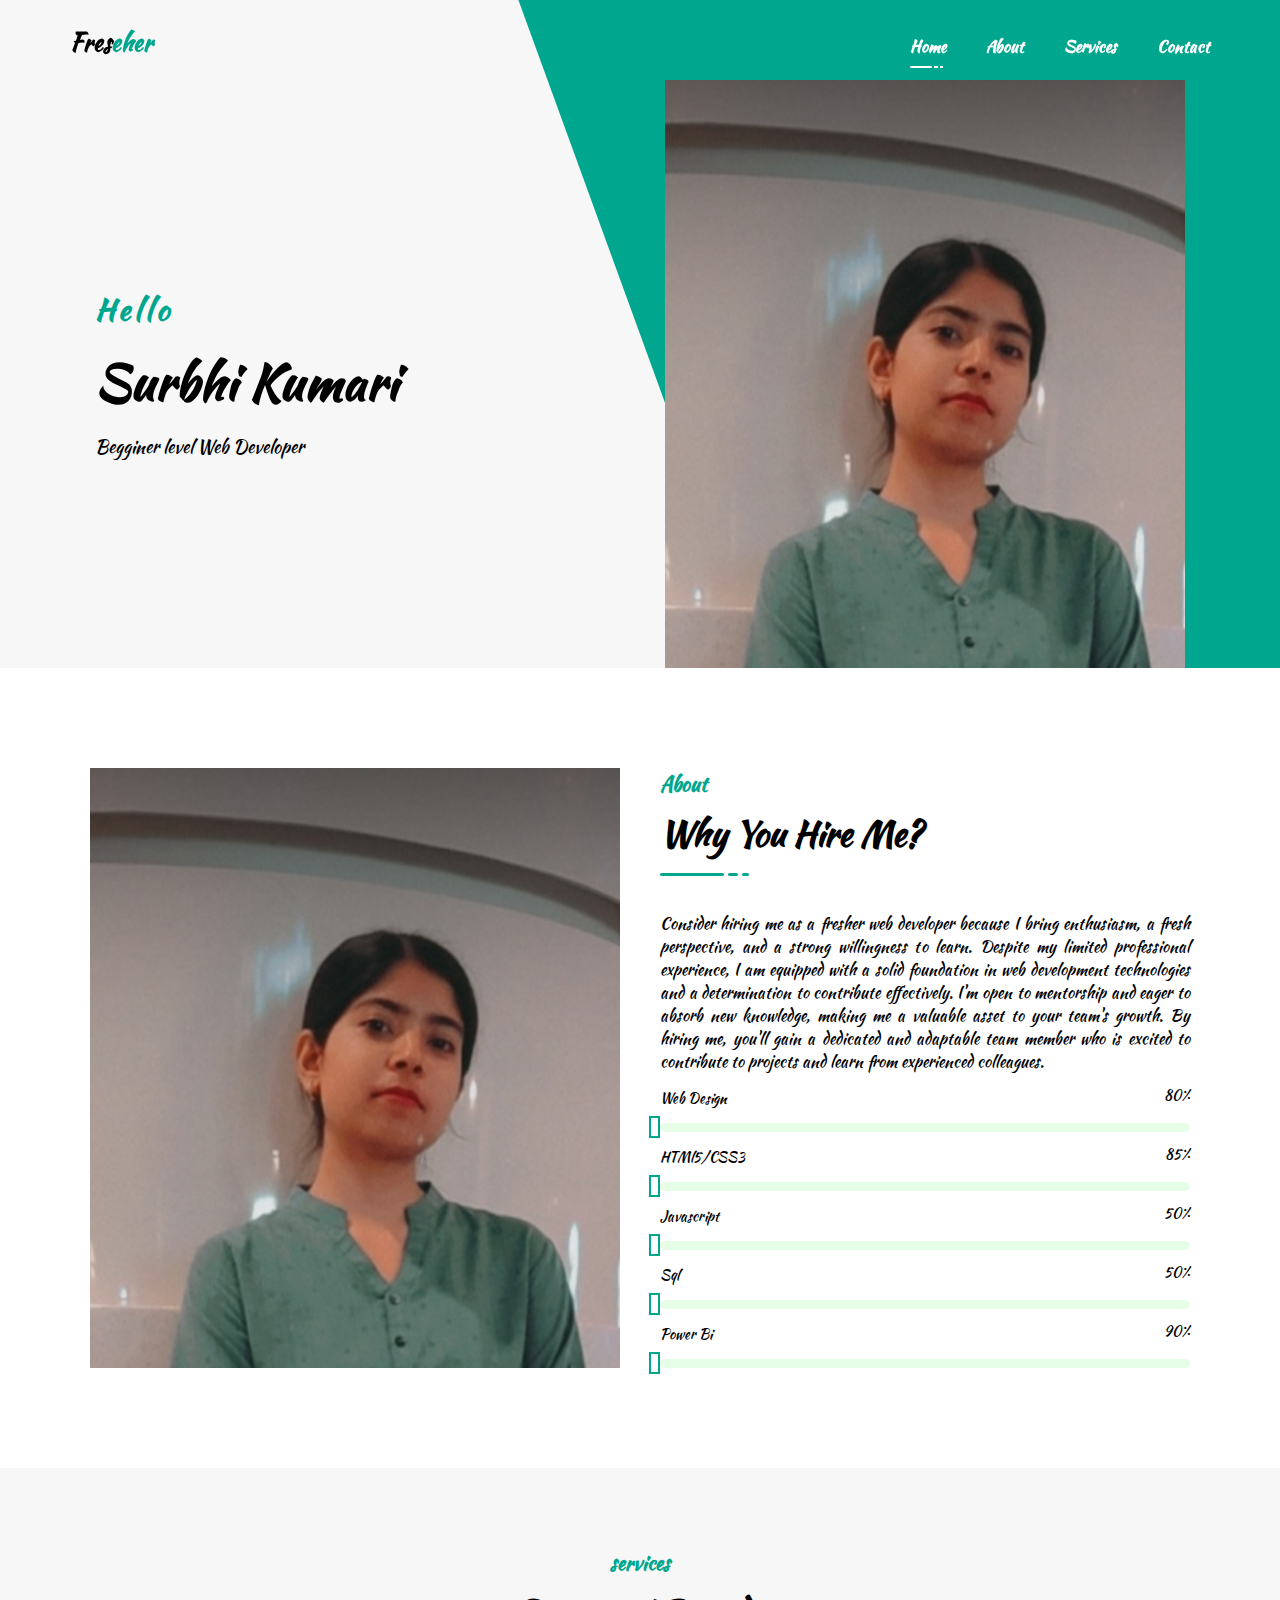
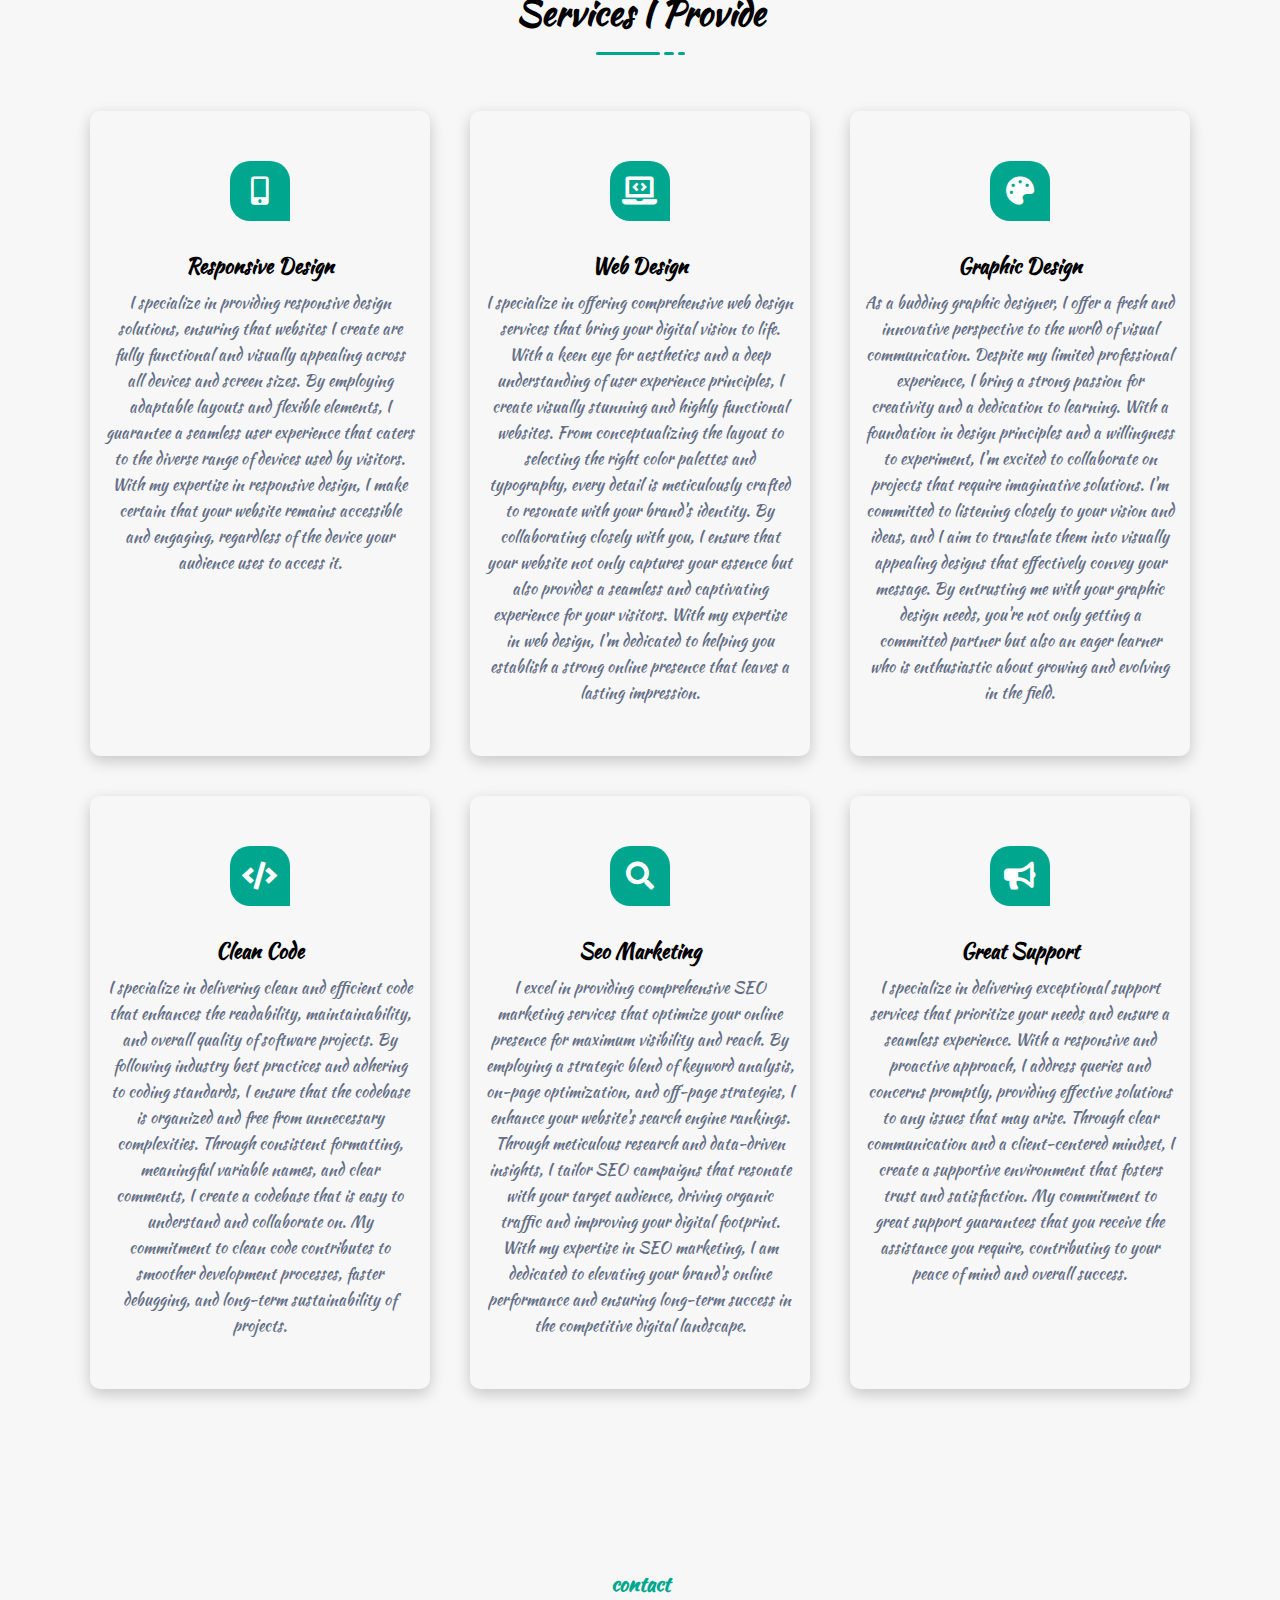
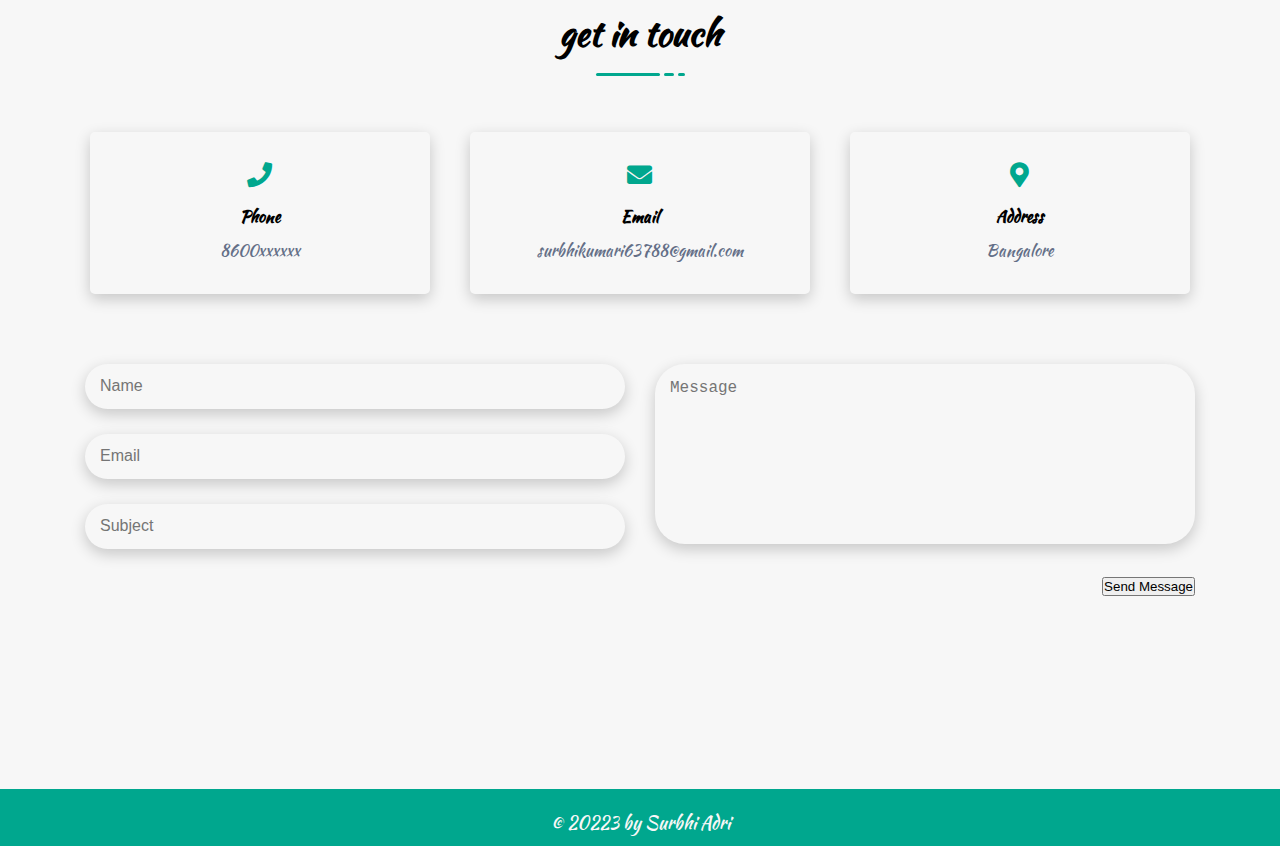
==== Portfolio/index.html @ 18865325 "Add files via upload" ====
<!DOCTYPE html>
<html lang="en">
<head>
    <meta charset="UTF-8">
    <meta http-equiv="X-UA-Compatible" content="IE=edge">
    <meta name="viewport" content="width=device-width, initial-scale=1.0">
    <title>Document</title>
    <!--===== Font Awesome =====-->
    <link rel="stylesheet" href="https://cdnjs.cloudflare.com/ajax/libs/font-awesome/5.15.4/css/all.min.css">
    <!--===== Main CSS =====-->
    <link rel="stylesheet" href="style.css">
</head>
<body>
      <!--===== Navbar Start =====-->
      <nav class="navbar">
          <div class="container">
              <div class="row justify-content-between">
                  <div class="logo"><a href="index.html">Fres<span>eher</span></a></div>
                  <div class="links">
                  <ul class="menu">
                      <li class="nav-item"><a href="#home" class="nav-link active">Home <span></span></a></li>
                      <li class="nav-item"><a href="#about" class="nav-link">About <span></span></a></li>
                      <li class="nav-item"><a href="#services" class="nav-link">Services <span></span></a></li>
                      <li class="nav-item"><a href="#contact" class="nav-link">Contact<span></span></a></li>
                      <!-- <li class="nav-item"><a href="#pricing" class="nav-link">Pricing <span></span></a></li> -->
                  </ul>
                  </div>
                  <div class="menu-btn">
                      <i class="fas fa-bars"></i>
                  </div>
              </div>
          </div>
      </nav>
      <!--===== Navbar End =====-->
      <!--===== Home Section Start =====-->
      <section class="home-section" id="home">
          <ul class="header-social"> <!--===== Header Social =====-->
              <li><a href="#"><i class="fab fa-facebook-f"></i></a></li>
              <li><a href="#"><i class="fab fa-twitter"></i></a></li>
              <li><a href="#"><i class="fab fa-instagram"></i></a></li>
              <li><a href="#"><i class="fab fa-linkedin"></i></a></li>
          </ul>
          <div class="container">
              <div class="row align-items-center">
                  <div class="home-text">
                      <h4>Hello</h4>
                      <h1>Surbhi Kumari</h1>
                      <span> Begginer level Web Developer</span>
                      <!--<p>Lorem ipsum dolor sit amet consectetur adipisicing elit. Aspernatur,
                           maxime possimus. Modi ipsam iste necessitatibus!</p>
                           <a href="#" class="btn btn-1">purchase now</a>-->
                  </div>
                  <div class="home-image">
                      <div class="img-box">
                          <img src="images/surbhi.jpeg" alt="">
                      </div>
                  </div>
              </div>
          </div>
          <div class="header-hero-shape"></div> <!--===== Hero Shape =====-->
      </section>
      <!--===== Home Section End =====-->
      <!--===== About Section Start =====-->
      <section class="about-section section-padding" id="about">
          <div class="container">
              <div class="row align-items-center justify-content-center">
                  <div class="about-image">
                      <div class="img-box">
                          <img src="images/surbhi.jpeg" alt="">
                          <div class="about-shape"></div>
                      </div>
                  </div>
                  <div class="about-content">
                      <div class="section-title">
                          <h5 class="sub-title">About</h5>
                          <h3 class="main-title">Why You Hire Me?</h3>
                          <ul class="line">
                              <li></li>
                              <li></li>
                              <li></li>
                          </ul>
                      </div> <!--===== Section Title =====-->
                      <p>Consider hiring me as a fresher web developer because I bring enthusiasm, a fresh perspective, and a strong willingness to learn. Despite my limited professional experience, I am equipped with a solid foundation in web development technologies and a determination to contribute effectively. I'm open to mentorship and eager to absorb new knowledge, making me a valuable asset to your team's growth. By hiring me, you'll gain a dedicated and adaptable team member who is excited to contribute to projects and learn from experienced colleagues.</p>
                          <div class="about-skills">
                              <div class="skill-item">
                                  <div class="skill-header">
                                      <h6 class="skill-title">Web Design</h6>
                                      <div class="skill-percentage">
                                          <p><span class="counter">80</span>%</p>
                                      </div>
                                  </div>
                                  <div class="skill-bar">
                                      <div class="bar-inner">
                                          <div class="bar progress-line" data-progress="80%"></div>
                                      </div>
                                  </div>
                              </div> <!--===== Skill Item =====-->
                              <div class="skill-item">
                                <div class="skill-header">
                                    <h6 class="skill-title">HTMl5/CSS3</h6>
                                    <div class="skill-percentage">
                                        <p><span class="counter">85</span>%</p>
                                    </div>
                                </div>
                                <div class="skill-bar">
                                    <div class="bar-inner">
                                        <div class="bar progress-line" data-progress="85%"></div>
                                    </div>
                                </div>
                            </div> <!--===== Skill Item =====-->
                            <div class="skill-item">
                                <div class="skill-header">
                                    <h6 class="skill-title">Javascript</h6>
                                    <div class="skill-percentage">
                                        <p><span class="counter">50</span>%</p>
                                    </div>
                                </div>
                                <div class="skill-bar">
                                    <div class="bar-inner">
                                        <div class="bar progress-line" data-progress="50%"></div>
                                    </div>
                                </div>
                            </div> <!--===== Skill Item =====-->
                            <div class="skill-item">
                                <div class="skill-header">
                                    <h6 class="skill-title">Sql</h6>
                                    <div class="skill-percentage">
                                        <p><span class="counter">50</span>%</p>
                                    </div>
                                </div>
                                <div class="skill-bar">
                                    <div class="bar-inner">
                                        <div class="bar progress-line" data-progress="50%"></div>
                                    </div>
                                </div>
                            </div> <!--===== Skill Item =====-->
                            <div class="skill-item">
                                <div class="skill-header">
                                    <h6 class="skill-title">Power Bi</h6>
                                    <div class="skill-percentage">
                                        <p><span class="counter">90</span>%</p>
                                    </div>
                                </div>
                                <div class="skill-bar">
                                    <div class="bar-inner">
                                        <div class="bar progress-line" data-progress="80%"></div>
                                    </div>
                                </div>
                            </div> 
                          </div>
                  </div>
              </div>
          </div>
      </section>
      <!--===== About Section End =====-->
      <!--===== Services Section Start =====-->
      <section class="service-section section-padding" id="services">
          <div class="container">
              <div class="row">
                <div class="section-title text-align">
                    <h5 class="sub-title">services</h5>
                    <h3 class="main-title">Services I Provide</h3>
                    <ul class="line">
                        <li></li>
                        <li></li>
                        <li></li>
                    </ul>
                </div> <!--===== Section Title =====-->
              </div>
              <div class="row">
                   <!--===== Service Item Start =====-->
                  <div class="service-item">
                      <div class="service-item-inner">
                          <div class="icon">
                              <i class="fas fa-mobile-alt"></i>
                          </div>
                          <h3>Responsive design</h3>
                          <p>I specialize in providing responsive design solutions, ensuring that websites I create are fully functional and visually appealing across all devices and screen sizes. By employing adaptable layouts and flexible elements, I guarantee a seamless user experience that caters to the diverse range of devices used by visitors. With my expertise in responsive design, I make certain that your website remains accessible and engaging, regardless of the device your audience uses to access it.</p>
                      </div>
                  </div>
                  <!--===== Service Item End =====-->
                  <!--===== Service Item Start =====-->
                   <div class="service-item">
                    <div class="service-item-inner">
                        <div class="icon">
                            <i class="fas fa-laptop-code"></i>
                        </div>
                        <h3>web design</h3>
                        <p>I specialize in offering comprehensive web design services that bring your digital vision to life. With a keen eye for aesthetics and a deep understanding of user experience principles, I create visually stunning and highly functional websites. From conceptualizing the layout to selecting the right color palettes and typography, every detail is meticulously crafted to resonate with your brand's identity. By collaborating closely with you, I ensure that your website not only captures your essence but also provides a seamless and captivating experience for your visitors. With my expertise in web design, I'm dedicated to helping you establish a strong online presence that leaves a lasting impression.</p>
                    </div>
                </div>
                <!--===== Service Item End =====-->
                <!--===== Service Item Start =====-->
                 <div class="service-item">
                    <div class="service-item-inner">
                        <div class="icon">
                            <i class="fas fa-palette"></i>
                        </div>
                        <h3>Graphic design</h3>
                        <p>As a budding graphic designer, I offer a fresh and innovative perspective to the world of visual communication. Despite my limited professional experience, I bring a strong passion for creativity and a dedication to learning. With a foundation in design principles and a willingness to experiment, I'm excited to collaborate on projects that require imaginative solutions. I'm committed to listening closely to your vision and ideas, and I aim to translate them into visually appealing designs that effectively convey your message. By entrusting me with your graphic design needs, you're not only getting a committed partner but also an eager learner who is enthusiastic about growing and evolving in the field.</p>
                    </div>
                </div>
                <!--===== Service Item End =====-->
                <!--===== Service Item Start =====-->
                 <div class="service-item">
                    <div class="service-item-inner">
                        <div class="icon">
                            <i class="fas fa-code"></i>
                        </div>
                        <h3>Clean Code</h3>
                        <p>I specialize in delivering clean and efficient code that enhances the readability, maintainability, and overall quality of software projects. By following industry best practices and adhering to coding standards, I ensure that the codebase is organized and free from unnecessary complexities. Through consistent formatting, meaningful variable names, and clear comments, I create a codebase that is easy to understand and collaborate on. My commitment to clean code contributes to smoother development processes, faster debugging, and long-term sustainability of projects.</p>
                    </div>
                </div>
                <!--===== Service Item End =====-->
                <!--===== Service Item Start =====-->
                 <div class="service-item">
                    <div class="service-item-inner">
                        <div class="icon">
                            <i class="fas fa-search"></i>
                        </div>
                        <h3>seo marketing</h3>
                        <p>I excel in providing comprehensive SEO marketing services that optimize your online presence for maximum visibility and reach. By employing a strategic blend of keyword analysis, on-page optimization, and off-page strategies, I enhance your website's search engine rankings. Through meticulous research and data-driven insights, I tailor SEO campaigns that resonate with your target audience, driving organic traffic and improving your digital footprint. With my expertise in SEO marketing, I am dedicated to elevating your brand's online performance and ensuring long-term success in the competitive digital landscape.</p>
                    </div>
                </div>
                <!--===== Service Item End =====-->
                <!--===== Service Item Start =====-->
                 <div class="service-item">
                    <div class="service-item-inner">
                        <div class="icon">
                            <i class="fas fa-bullhorn"></i>
                        </div>
                        <h3>great support</h3>
                        <p>I specialize in delivering exceptional support services that prioritize your needs and ensure a seamless experience. With a responsive and proactive approach, I address queries and concerns promptly, providing effective solutions to any issues that may arise. Through clear communication and a client-centered mindset, I create a supportive environment that fosters trust and satisfaction. My commitment to great support guarantees that you receive the assistance you require, contributing to your peace of mind and overall success.</p>
                    </div>
                </div>
                <!--===== Service Item End =====-->
              </div>
          </div>
      </section>
      <!--===== Services Section End =====-->
                                      
      <!--===== Contact Section Start =====-->
       <section class="contact-section section-padding" id="contact">
           <div class="container">
            <div class="row">
                <div class="section-title text-align">
                    <h5 class="sub-title">contact</h5>
                    <h3 class="main-title">get in touch</h3>
                    <ul class="line">
                        <li></li>
                        <li></li>
                        <li></li>
                    </ul>
                </div> <!--===== Section Title =====-->
              </div>
              <div class="row">
                  <!--===== contact item start =====-->
                  <div class="contact-item">
                      <div class="contact-item-inner">
                          <i class="fas fa-phone"></i>
                          <span>Phone</span>
                          <p>8600xxxxxx</p>
                      </div>
                  </div>
                  <!--===== contact item end =====-->
                  <!--===== contact item start =====-->
                   <div class="contact-item">
                    <div class="contact-item-inner">
                        <i class="fas fa-envelope"></i>
                        <span>Email</span>
                        <p>surbhikumari63788@gmail.com</p>
                    </div>
                </div>
                 <!--===== contact item end =====-->
                 <!--===== contact item start =====-->
                 <div class="contact-item">
                    <div class="contact-item-inner">
                        <i class="fas fa-map-marker-alt"></i>
                        <span>Address</span>
                        <p>Bangalore</p>
                    </div>
                </div>
                 <!--===== contact item end =====-->
              </div>
                 <!--===== Contact Form =====-->
              <div class="row">
                  <div class="contact-form">
                      <form action="">
                          <div class="row">
                              <div class="w-50">
                                  <div class="input-group">
                                      <input type="text" placeholder="Name" class="input-control">
                                  </div>
                                  <div class="input-group">
                                    <input type="email" placeholder="Email" class="input-control">
                                </div>
                                <div class="input-group">
                                    <input type="text" placeholder="Subject" class="input-control">
                                </div>
                              </div>
                              <div class="w-50">
                                  <div class="input-group">
                                      <textarea name="" class="input-control" placeholder="Message" id="" cols="30" rows="10"></textarea>
                                  </div>
                              </div>
                          </div>
                          <div class="row">
                              <div class="submit-btn">
                                  <button type="submit" class="btn-1">Send Message</button>
                              </div>
                          </div>
                      </form>
                  </div>
              </div>
           </div>
       </section>
       <!--===== Contact Section End =====-->
       <!--===== Footer Section Start =====-->
       <footer class="footer">
           <div class="container">
               <div class="row justify-content-center">
                   <p class="copyright-text">&copy; 20223 by Surbhi Adri</p>
               </div>
           </div>
       </footer>
       <!--===== Footer Section End =====-->
       <!--===== Lightbox Start =====-->
      <div class="lightbox">
          <div class="lightbox-content">
              <div class="lightbox-close">&times;</div>
              <img src="images/portfolio/portfolio-2.jpg" onclick="nextItem()" class="lightbox-img" alt="">
              <div class="lightbox-caption">
                  <div class="caption-text"></div>
                  <div class="caption-counter"></div>
              </div>
          </div>
          <div class="lightbox-controls">
              <div class="prev-item" onclick="prevItem()"><i class="fa fa-angle-left"></i></div>
              <div class="next-item" onclick="nextItem()"><i class="fa fa-angle-right"></i></div>
          </div>
      </div>
      <!--===== Lightbox End =====-->
      <!--===== Main JS =====-->
    <script src="myjs.js"></script>
</body>
</html>
---- Portfolio/style.css ----
/*===== Google Fonts =====*/
@import url('https://fonts.googleapis.com/css2?family=Kaushan+Script&display=swap');
/*===== Global CSS =====*/
html
{
    scroll-behavior: smooth;
}
:root
{
    --main-color:#00a78e;
    --shadow-black-100:0 5px 15px rgba(0,0,0,0.2);
    --black-900:#000;
    --black-400:#646f87;
    --black-100:#f7f7f7;
    --white:#fff;
    --black-alpha-100:rgba(0,0,0,.05);
}
body
{
    font-family: "Kaushan Script", cursive;
    font-size: 16px;
    font-weight: normal;
    overflow-x: hidden;
    background-color: var(--white);
}
*
{
    margin: 0;
    padding: 0;
    box-sizing: border-box;
    text-decoration: none;
}
ul
{
    list-style: none;
}
img
{
    vertical-align: middle;
}
.container
{
    max-width: 1140px;
    margin: auto;
}
.row
{
    display: flex;
    flex-wrap: wrap;
}
.justify-content-center
{
    justify-content: center;
}
.justify-content-between
{
    justify-content: space-between;
}
.align-items-center
{
    align-items: center;
}
.section-padding
{
    padding: 80px 0;
}
.text-align
{
    text-align: center;
}
.section-title
{
    flex: 0 0 100%;
    max-width: 100%;
    margin-bottom: 30px;
}
.section-title .sub-title
{
    font-size: 20px;
    font-weight: 600;
    color: var(--main-color);
}
.section-title .main-title
{
    font-size: 35px;
    font-weight: 600;
    margin-top: 10px;
}
.section-title .line 
{
    padding-top: 0px;
}
.section-title .line li
{
    display: inline-block;
    background-color: var(--main-color);
    border-radius: 50px;
    height: 3px;
}
.section-title .line li:nth-of-type(1)
{
    width: 64px;
}
.section-title .line li:nth-of-type(2)
{
    width: 10px;
}
.section-title .line li:nth-of-type(3)
{
    width: 7px;
}
/*===== Navbar =====*/
.navbar
{
    position: fixed;
    z-index: 999;
    width: 100%;
    padding: 25px;
    transition: all 0.5s ease;
}
.navbar.sticky
{
    padding: 12px 25px;
    background-color: var(--white);
    box-shadow: var(--shadow-black-100);
}
.navbar .logo a
{
    font-size: 24px;
    color: var(--black-900);
    font-weight: 600;
    text-transform: capitalize;
}
.navbar .logo a span
{
    color: var(--main-color);
}
.navbar .menu .nav-item
{
    display: inline-block;
    position: relative;
    margin-left: 36px;
}
.navbar .menu .nav-item .nav-link
{
    color: var(--white);
    font-size: 16px;
    font-weight: 600;
    display: block;
    text-transform: capitalize;
    padding: 10px 0;
}
.navbar.sticky .menu .nav-item .nav-link
{
    color: var(--main-color);
}
.navbar .nav-item .nav-link span
{
    width: 0;
    height: 2px;
    background-color: var(--white);
    position: absolute;
    left: 0;
    bottom: 0;
    border-radius: 50px;
    opacity: 0;
    visibility: hidden;
    transition: all 0.3s ease-out 0s;
}
.navbar .nav-item .nav-link span::before
{
    position: absolute;
    content: '';
    width: 0;
    height: 2px;
    background-color: var(--white);
    left: 110%;
}
.navbar .nav-item .nav-link span::after
{
    position: absolute;
    content: '';
    width: 0;
    height: 2px;
    background-color: var(--white);
    left: 140%;
}
.navbar.sticky .nav-item a span,.navbar.sticky .nav-item a span::before,.navbar.sticky .nav-item a span::after
{
    background-color:var(--main-color);
}
.navbar .nav-item > .nav-link.active span,.navbar .nav-item:hover > .nav-link span
{
    opacity: 1;
    visibility: visible;
    width: 60%;
}
.navbar .nav-item > .nav-link.active span::before,.navbar .nav-item:hover > .nav-link span::before
{
    width: 20%;
}
.navbar .nav-item > .nav-link.active span::after,.navbar .nav-item:hover > .nav-link span::after
{
    width: 15%;
}
.menu-btn
{
    background-color: var(--main-color);
    height: 34px;
    width: 44px;
    box-shadow: var(--shadow-black-100);
    padding: 0;
    border-radius: 5px;
    line-height: 34px;
    text-align: center;
    color: var(--white);
    font-size: 17px;
    display: none;
}
.navbar.sticky .menu-btn
{
    color: var(--main-color);
    background-color: var(--white);
}
/*===== Home =====*/
.home-section
{
    position: relative;
    background-color: var(--black-100);
    z-index: 1;
    overflow-x: hidden;
    padding-top: 80px;
}
.header-social
{
    position: absolute;
    top: 53%;
    left: 50px;
    transform: translateY(-53%);
    border: 1px solid rgba(0,167,142,0.21);
    border-radius: 50px;
}
.header-social li a 
{
    font-size: 18px;
    display: block;
    text-align: center;
    padding: 20px 15px;
    color: rgba(100,111,135,0.58);
    transition: all 0.3s ease-out 0s;
}
.header-social li a:hover
{
    color: var(--main-color);
}
.home-section .home-text,
.home-section .home-image
{
    flex: 0 0 50%;
    max-width: 50%;
    padding: 0 25px;
}
.home-section .home-text h4
{
    font-size: 30px;
    font-weight: 600;
    letter-spacing: 4px;
    color: var(--main-color);
}
.home-section .home-text h1
{
    font-size: 50px;
    font-weight: 700;
    margin-top: 15px;
    color: var(--black-900);
}
.home-section .home-text span
{
    font-size: 18px;
    line-height: 28px;
    color: var(--black-900);
    font-weight: 500;
    display: block;
    margin-top: 15px;
}
.home-section .home-text p
{
    font-size: 16px;
    color: var(--black-400);
    font-weight: 24px;
    margin-top: 15px;
}
.home-section .home-text .btn 
{
    display: inline-block;
    margin-top: 15px;
}
.home-section .home-image .img-box img
{
    position: relative;
    width: 100%;
    z-index: 789;
}
.header-hero-shape
{
    position: absolute;
    top: 0;
    right: 0;
    width: 50%;
    height: 100%;
}
.header-hero-shape::before
{
    position: absolute;
    content: '';
    width: 1000%;
    height: 100%;
    background-color: var(--main-color);
    transform: skewX(20deg);
    top: 0;
    left: 0;
}
/*===== About =====*/
.about-section .about-image,
.about-section .about-content
{
    flex: 0 0 50%;
    max-width: 50%;
    padding: 20px;
}
.about-section .about-image .img-box
{
    position: relative;
}
.about-section .about-image .img-box img
{
    max-width: 100%;
    width: 100%;
    z-index: 8;
}
.about-section .about-image .img-box .about-shape
{
    width: 404px;
    height: 525px;
    border-left: 15px solid var(--main-color);
    border-bottom: 15px solid var(--main-color);
    position: absolute;
    bottom: 0;
    left: 0;
    z-index: -1;
}
.about-section .about-image .img-box .about-shape::before
{
    position: absolute;
    content: '';
    width: 15px;
    height: 85%;
    background-color: var(--main-color);
    bottom: 0;
    right: 0;
}
.about-section .about-image .img-box .about-shape::after
{
    position: absolute;
    content: '';
    width: 104%;
    height: 15px;
    background-color: var(--main-color);
    top: 36px;
    right: -2px;
    transform: rotate(11deg);
    border-top-left-radius: 20px;
}
.about-section .about-content p
{
    text-align: justify;
}
.skill-item .skill-header
{
    position: relative;
}
.skill-item .skill-header .skill-title
{
    font-size: 14px;
    font-weight: 500;
    margin-top: 15px;
}
.skill-item .skill-header .skill-percentage
{
    position: absolute;
    top: -3px;
    right: 0;
}
.skill-item .skill-header .skill-percentage p
{
    font-size: 14px;
    font-weight: 400;
}
.skill-item .skill-bar
{
    margin-top: 15px;
}
.skill-item .skill-bar .bar-inner
{
    width: 100%;
    height: 9px;
    border-radius: 5px;
    background-color: rgba(33,243,26,0.11);
    position: relative;
}
.skill-item .skill-bar .bar-inner .progress-line
{
    position: absolute;
    top: 0;
    left: 0;
    height: 9px;
    border-radius: 5px;
    background-color: var(--main-color);
    width: 0%;
    transition:all 2s ease-out;
}
.skill-item .skill-bar .bar-inner .progress-line::before
{
    position: absolute;
    content: '';
    width: 7px;
    height: 18px;
    background-color: var(--white);
    border: 2px solid var(--main-color);
    top: -7px;
    right: 0;
}
/*===== Services =====*/
.service-section
{
    min-height: 100vh;
    background-color: var(--black-100);
}
.service-section .service-item
{
    flex: 0 0 33.33%;
    max-width: 33.33%;
    padding: 20px;
    display: flex;
    flex-wrap: wrap;
}
.service-section .service-item-inner
{
    box-shadow: var(--shadow-black-100);
    padding: 50px 15px;
    border-radius: 10px;
    width: 100%;
    text-align: center;
    transition: all 0.3s ease;
}
.service-section .service-item-inner:hover
{
    background-color: var(--main-color);
}
.service-section .service-item-inner .icon 
{
    height: 60px;
    width: 60px;
    background-color: var(--main-color);
    margin: 0 auto 30px;
    text-align: center;
    font-size: 28px;
    color: var(--white);
    border-radius: 20px;
    border-bottom-right-radius: 0;
    position: relative;
    z-index: 1;
    transition: all 0.3s ease;
}
.service-section .service-item-inner:hover .icon
{
    background-color: var(--white);
    color: var(--main-color);
    font-size: 24px;
}
.service-section .service-item-inner .icon i
{
    line-height: 60px;
}
.service-section .service-item-inner h3
{
    font-size: 20px;
    font-weight: 600;
    color: var(--black-900);
    margin: 0 0 10px;
    text-transform: capitalize;
    transition: all 0.3s ease;
}
.service-section .service-item-inner:hover h3
{
    color: var(--white);
}
.service-section .service-item-inner p
{
    font-size: 16px;
    color: var(--black-400);
    margin: 0;
    line-height: 26px;
    transition: all 0.3s ease;
}
.service-section .service-item-inner:hover p
{
    color: var(--black-100);
}
/*===== portfolio =====*/
.portfolio .portfolio-filter
{
    flex: 0 0 100%;
    max-width: 100%;
    padding: 20px;
    text-align: center;
}
.portfolio .portfolio-filter button
{
    text-transform: uppercase;
    margin-top: -20px;
    outline: none;
    border: 1px solid;
    border-color: var(--main-color);
    padding: 8px;
    font-weight: 600;
    border-radius: 5px;
    background-color: var(--white);
    margin-right: 20px;
    color: var(--main-color);
    margin-bottom: 20px;
    transition: all 0.3s ease;
}
.portfolio .portfolio-filter button:last-child
{
    margin-right: 0;
}
.portfolio .portfolio-filter button:hover,
.portfolio .portfolio-filter button.active 
{
    color: var(--white);
    background-color: var(--main-color);
}
.portfolio .portfolio-item
{
    flex: 0 0 33.33%;
    max-width: 33.33%;
    padding: 20px;
    display: flex;
    flex-wrap: wrap;
}
.portfolio .portfolio-item.hide 
{
    display: none;
}
.portfolio .portfolio-item.show
{
    display: block;
    animation:  showItem 0.5s ease;
}
@keyframes showItem
{
    0%
    {
        transform: scale(0.8);
        opacity: 0;
    }
    100%
    {
        transform: scale(1);
        opacity: 1;
    }
}
.portfolio .portfolio-item-inner
{
    width: 100%;
    overflow: hidden;
    border-radius: 10px;
    box-shadow: var(--shadow-black-100);
    cursor: pointer;
    position: relative;
}
.portfolio .portfolio-item-inner .portfolio-img img
{
    width: 100%;
    display: block;
}
.portfolio .portfolio-item .portfolio-info
{
    position: absolute;
    left: 0;
    top: 0;
    background-color: rgba(0,0,0,0.8);
    z-index: 1;
    height: 100%;
    width: 100%;
    padding: 30px;
    opacity: 0;
    transition: all 0.3s ease;
}
.portfolio .portfolio-item:hover .portfolio-info
{
    opacity: 1;
}
.portfolio .portfolio-item .portfolio-info h4
{
    font-size: 18px;
    font-weight: 700;
    color: var(--main-color);
    text-transform: capitalize;
    transform: translateX(-20px);
    transition: all 0.3s ease;
    opacity: 0;
}
.portfolio .portfolio-item:hover .portfolio-info h4
{
    transform: translateX(0px);
    opacity: 1;
}
.portfolio .portfolio-item .portfolio-info .icon
{
    height: 40px;
    width: 40px;
    color: var(--white);
    background-color: var(--main-color);
    text-align: center;
    border-radius: 50%;
    position: absolute;
    right: 30px;
    bottom: 30px;
    transform: translateX(20px);
    transition: all 0.3s ease;
    opacity: 0;
}
.portfolio .portfolio-item:hover .portfolio-info .icon
{
    transform: translateX(0px);
    opacity: 1;
}
.portfolio .portfolio-item .portfolio-info .icon .fa 
{
    line-height: 40px;
}
/*===== Lightbox =====*/
.lightbox
{
    position: fixed;
    left: 0;
    top: 0;
    width: 100%;
    height: 100%;
    background-color: rgba(0,0,0,0.6);
    z-index: 1000;
    display: none;
    justify-content: center;
    align-items: center;
    cursor: zoom-out;
    padding: 30px;
}
.lightbox.open 
{
    display: flex;
}
.lightbox .lightbox-content img
{
    height: auto;
    width: auto;
    max-width: 100%;
    max-height: 500px;
    cursor: pointer;
    display: block;
    padding: 40px 0 30px;
}
.lightbox .lightbox-content
{
    position: relative;
}
.lightbox.open .lightbox-content
{
    animation:  lightboxImage .5s ease;
}
@keyframes lightboxImage
{
    0%
    {
        transform: scale(0.8);
    }
    100%
    {
        transform: scale(1);
    }
}
.lightbox .lightbox-content .lightbox-close
{
    position: absolute;
    height: 40px;
    width: 40px;
    top: 0;
    right: 0;
    font-size: 32px;
    color: var(--white);
    line-height: 40px;
    text-align: right;
}
.lightbox .lightbox-content .lightbox-caption
{
    position: absolute;
    left: 0;
    bottom: 0;
    width: 100%;
    display: flex;
    justify-content: space-between;
    font-size: 16px;
    color: var(--white);
    font-weight: 400;
    z-index: -1;
}
.lightbox .lightbox-controls .prev-item,
.lightbox .lightbox-controls .next-item
{
    position: absolute;
    height: 40px;
    width: 40px;
    background-color: var(--white);
    border-radius: 50%;
    text-align: center;
    cursor: pointer;
    top: 50%;
    margin-top: -20px;
    z-index: 110;
    transition: all 0.3s ease;
}

.lightbox .lightbox-controls .next-item:hover,
.lightbox .lightbox-controls .prev-item:hover
{
    transform: scale(1.1);
}
.lightbox .lightbox-controls .next-item:active,
.lightbox .lightbox-controls .prev-item:active
{
    transform: scale(1);
}
.lightbox .lightbox-controls .prev-item
{
    left: 30px;
}
.lightbox .lightbox-controls .next-item
{
    right: 30px;
}
.lightbox .lightbox-controls .next-item .fa,
.lightbox .lightbox-controls .prev-item .fa
{
    font-size: 32px;
    line-height: 40px;
}
/*===== pricing =====*/
.pricing-item
{
    flex: 0 0 33.33%;
    max-width: 33.33%;
    padding: 20px;
    display: flex;
    flex-wrap: wrap;
}
.pricing-plan
{
    box-shadow: var(--shadow-black-100);
    border-radius: 10px;
    overflow: hidden;
    width: 100%;
}
.pricing-plan .pricing-header
{
    padding: 20px 30px;
    border-bottom: 1px solid var(--black-100);
    position: relative;
}
.pricing-plan .pricing-header h3
{
    font-size: 30px;
    color: var(--black-900);
    font-weight: 500;
    text-transform: capitalize;
    margin: 0;
}
.best-value
{
    position: absolute;
    right: -35%;
    top: 50%;
    width: 100%;
    color: var(--white);
    background-color: var(--main-color);
    text-transform: capitalize;
    transform: rotate(50deg);
    font-size: 20px;
    text-align: center;
    padding: 10px 0;
}
.pricing-plan .pricing-price
{
    padding: 40px 30px;
    display: flex;
    line-height: 0.7;
}
.pricing-plan .pricing-price .currency
{
    font-size: 16px;
    font-weight: 300;
    color: var(--black-400);
    margin-right: 5px;
    align-self: flex-start;
}
.pricing-plan .pricing-price .price 
{
    font-size: 80px;
    font-weight: 700;
    color: var(--main-color);
}
.pricing-plan .pricing-price .period
{
    font-size: 14px;
    font-weight: 300;
    color: var(--black-400);
    margin-right: 5px;
    align-self: flex-end;
    text-transform: uppercase;
}
.pricing-plan .pricing-body
{
    padding: 0 30px;
}
.pricing-plan .pricing-body ul li
{
    font-size: 16px;
    font-weight: 300;
    color: var(--black-400);
    padding: 10px 0 10px 30px;
    border-bottom: 1px solid var(--black-alpha-100);
    line-height: 26px;
    position: relative;
}
.pricing-plan .pricing-body ul li:last-child
{
    border-bottom: none;
}
.pricing-plan .pricing-body ul li i
{
    color: var(--main-color);
    position: absolute;
    left: 0;
    top: 12px;
}
.pricing-plan .pricing-footer
{
    padding: 40px;
    text-align: center;
}
/*===== contact =====*/
.contact-section
{
    min-height: 100vh;
    background-color: var(--black-100);
}
.contact-section .contact-item
{
    flex: 0 0 33.33%;
    max-width: 33.33%;
    padding: 20px;
    display: flex;
    flex-wrap: wrap;
}
.contact-section .contact-item-inner
{
    padding: 30px 15px;
    text-align: center;
    box-shadow: var(--shadow-black-100);
    border-radius: 5px;
    width: 100%;
}
.contact-section .contact-item-inner i
{
    font-size: 25px;
    color: var(--main-color);
}
.contact-section .contact-item-inner span
{
    display: block;
    font-size: 16px;
    font-weight: 600;
    color: var(--black-900);
    margin: 15px 0 10px;
    text-transform: capitalize;
}
.contact-section .contact-item-inner p
{
    font-size: 16px;
    color: var(--black-400);
    line-height: 26px;
    margin: 0;
}
.contact-section .contact-form
{
    flex: 0 0 100%;
    max-width: 100%;
    margin-top: 50px;
}
.contact-section .w-50
{
    padding: 0 15px;
    flex: 0 0 50%;
    max-width: 50%;
}
.contact-section .input-group
{
    margin: 0 0 25px;
    border-radius: 30px;
    background-color: var(--black-100);
    box-shadow: var(--shadow-black-100);
}
.contact-section .input-group .input-control
{
    height: 45px;
    display: block;
    width: 100%;
    border-radius: 30px;
    border: none;
    outline: none;
    background-color: transparent;
    font-size: 16px;
    padding: 0 15px;
    transition: all 0.3s ease;
    color: var(--black-400);
}
.contact-section .input-group textarea.input-control
{
    height: 180px;
    padding-top: 15px;
    resize: none;
}
.contact-section .input-group .input-control:focus
{
    border: 1px solid var(--main-color);
}
.contact-section .submit-btn
{
    flex: 0 0 100%;
    max-width: 100%;
    text-align: right;
    padding: 0 15px;
}
/*footer*/
footer
{
    background-color: var(--main-color);
}
footer .copyright-text
{
    padding: 10px 0;
    font-size: 18px;
    color: var(--black-100);
    font-weight: 300;
    margin: 10px 0 0;
}
/*Responsive*/
@media  (min-width:1300px) and (max-width:1399px)
{
    .header-social
    {
        left: 10px;
    }
}
@media  (max-width:1300px)
{
    .header-social
    {
        display: none;
    }
}
@media(max-width: 991px)
{
    .navbar .menu
    {
        position: fixed;
        left: -100%;
        top: 80px;
        flex-direction: column;
        background-color: var(--main-color);
        width: 100%;
        text-align: center;
        transition: all 0.5s ease;
        box-shadow: 0 10px 27px rgba(0,0,0,.05);
    }
    .navbar .menu.active 
    {
        left: 0;
    }
    .navbar.sticky .menu
    {
        background-color: var(--white);
        top: 65px;
    }
    .navbar .menu .nav-item
    {
        display: block;
        margin: 6px 0;
    }
    .navbar.sticky .menu .nav-item .nav-link
    {
        color: var(--main-color);
    }
    .navbar .nav-item .nav-link span 
    {
        display: none;
    }
    .navbar .menu-btn
    {
        display: block;
        z-index: 999;
    }
    .header-social
    {
        display: block;
        left: 90%;
    }
    .header-hero-shape
    {
        display: none;
    }
    .home-section .home-image,
    .home-section .home-text
    {
        flex: 0 0 100%;
        max-width: 100%;
    }
    .home-section .home-image
    {
        display: flex;
        justify-content: center;
    }
    .home-image .img-box
    {
        margin-top: 30px;
    }
    .about-section .about-image
    {
        display: none;
    }
    .about-section .about-content
    {
        flex: 0 0 75%;
        max-width: 75%;
    }
    .about-section .about-content .section-title
    {
        text-align: center;
    }
    .pricing .pricing-item,
    .portfolio .portfolio-item,
    .service-section .service-item
    {
        flex: 0 0 50%;
        max-width: 50%;
    }
}
@media(max-width: 767px)
{
    .header-social
    {
        left: 85%;
    }
    .service-section .service-item,
    .portfolio .portfolio-item,
    .pricing .pricing-item,
    .contact-section .contact-item,
    .contact-section .w-50,
    .about-section .about-content
    {
        flex: 0 0 100%;
        max-width: 100%;
    }
}
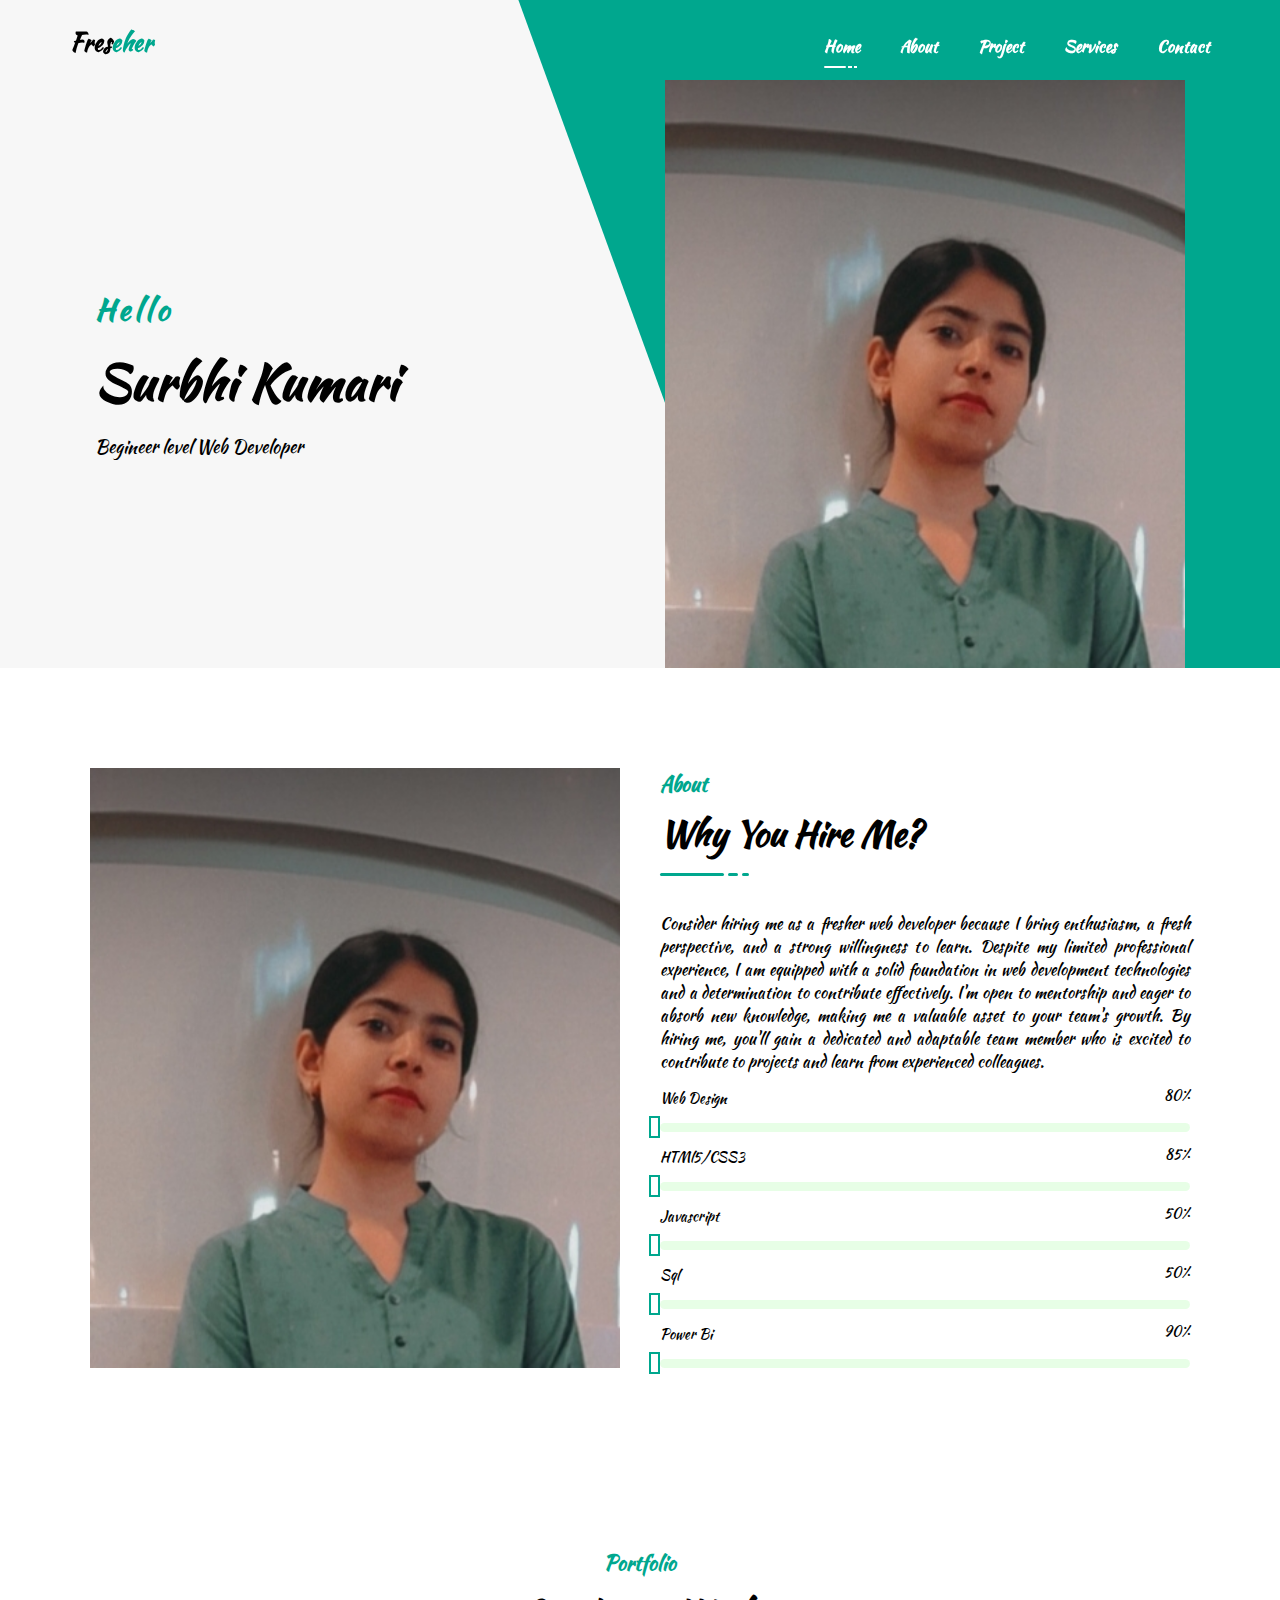
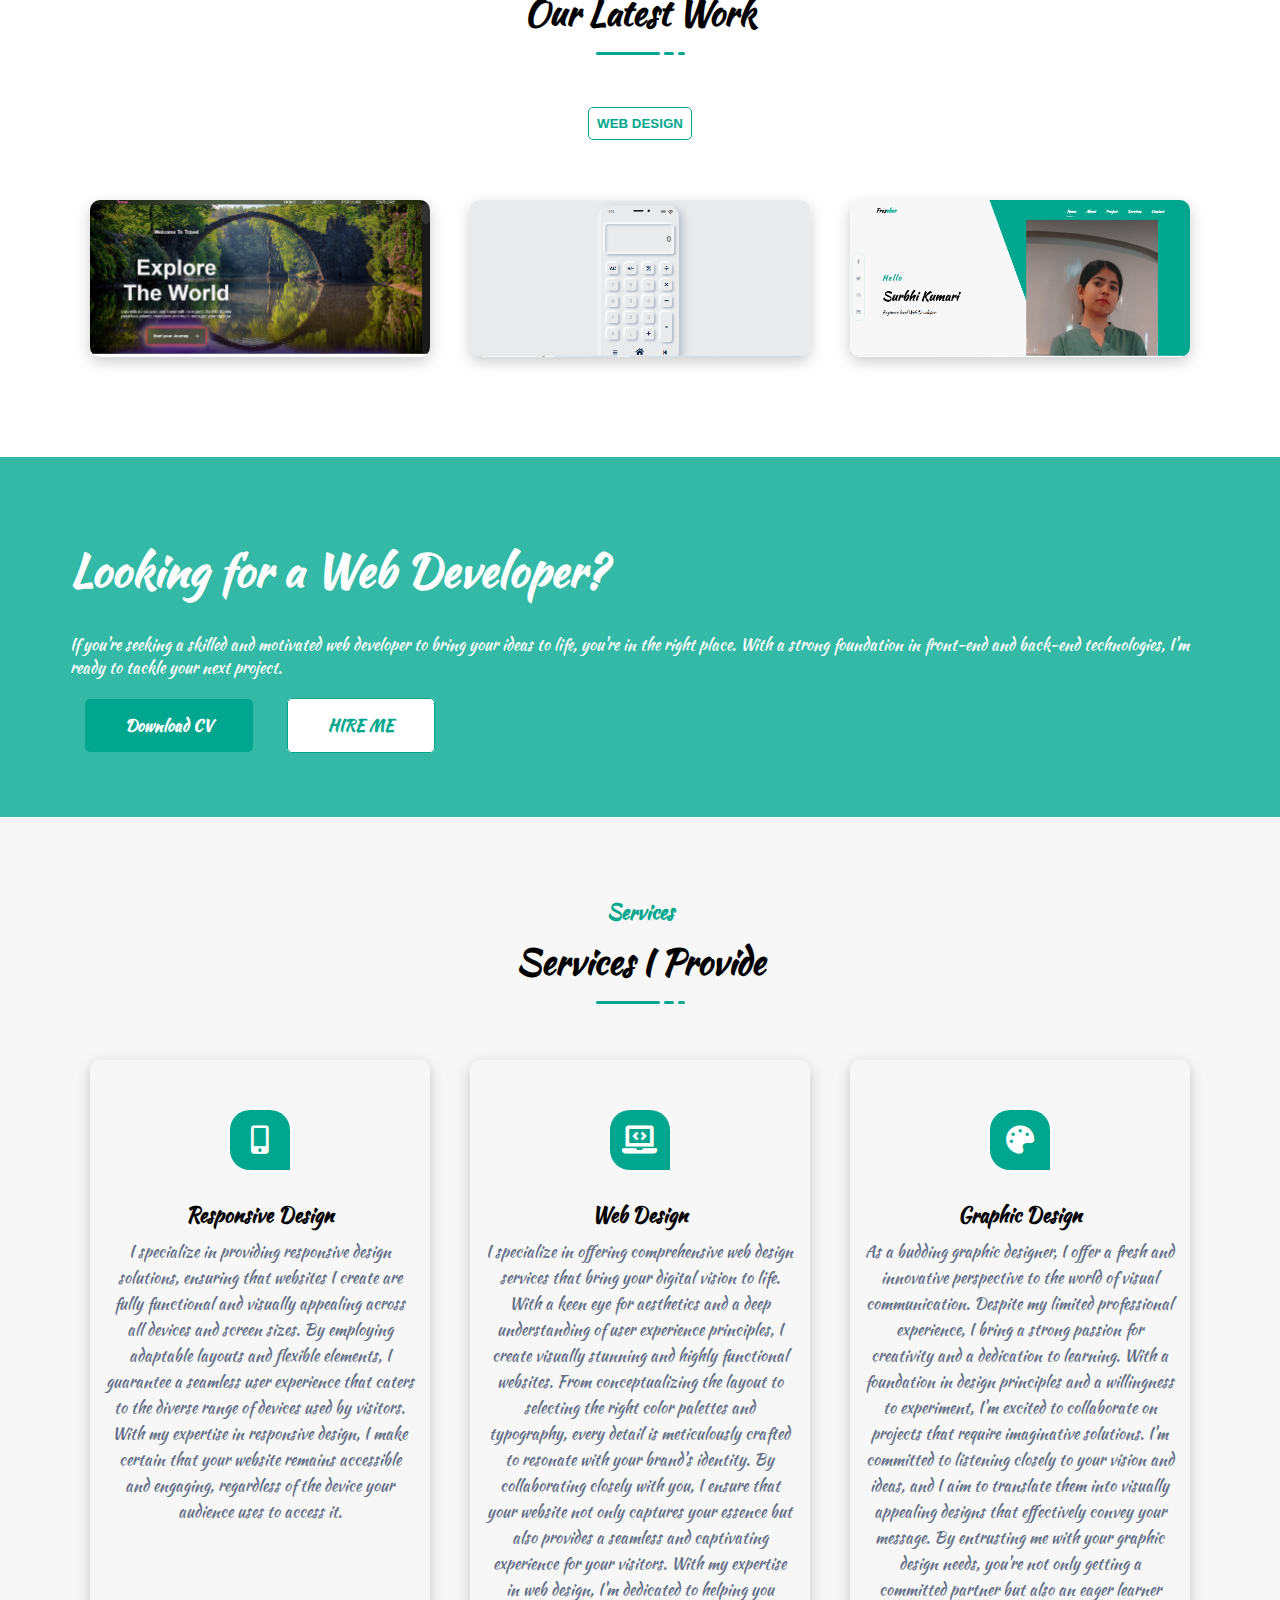
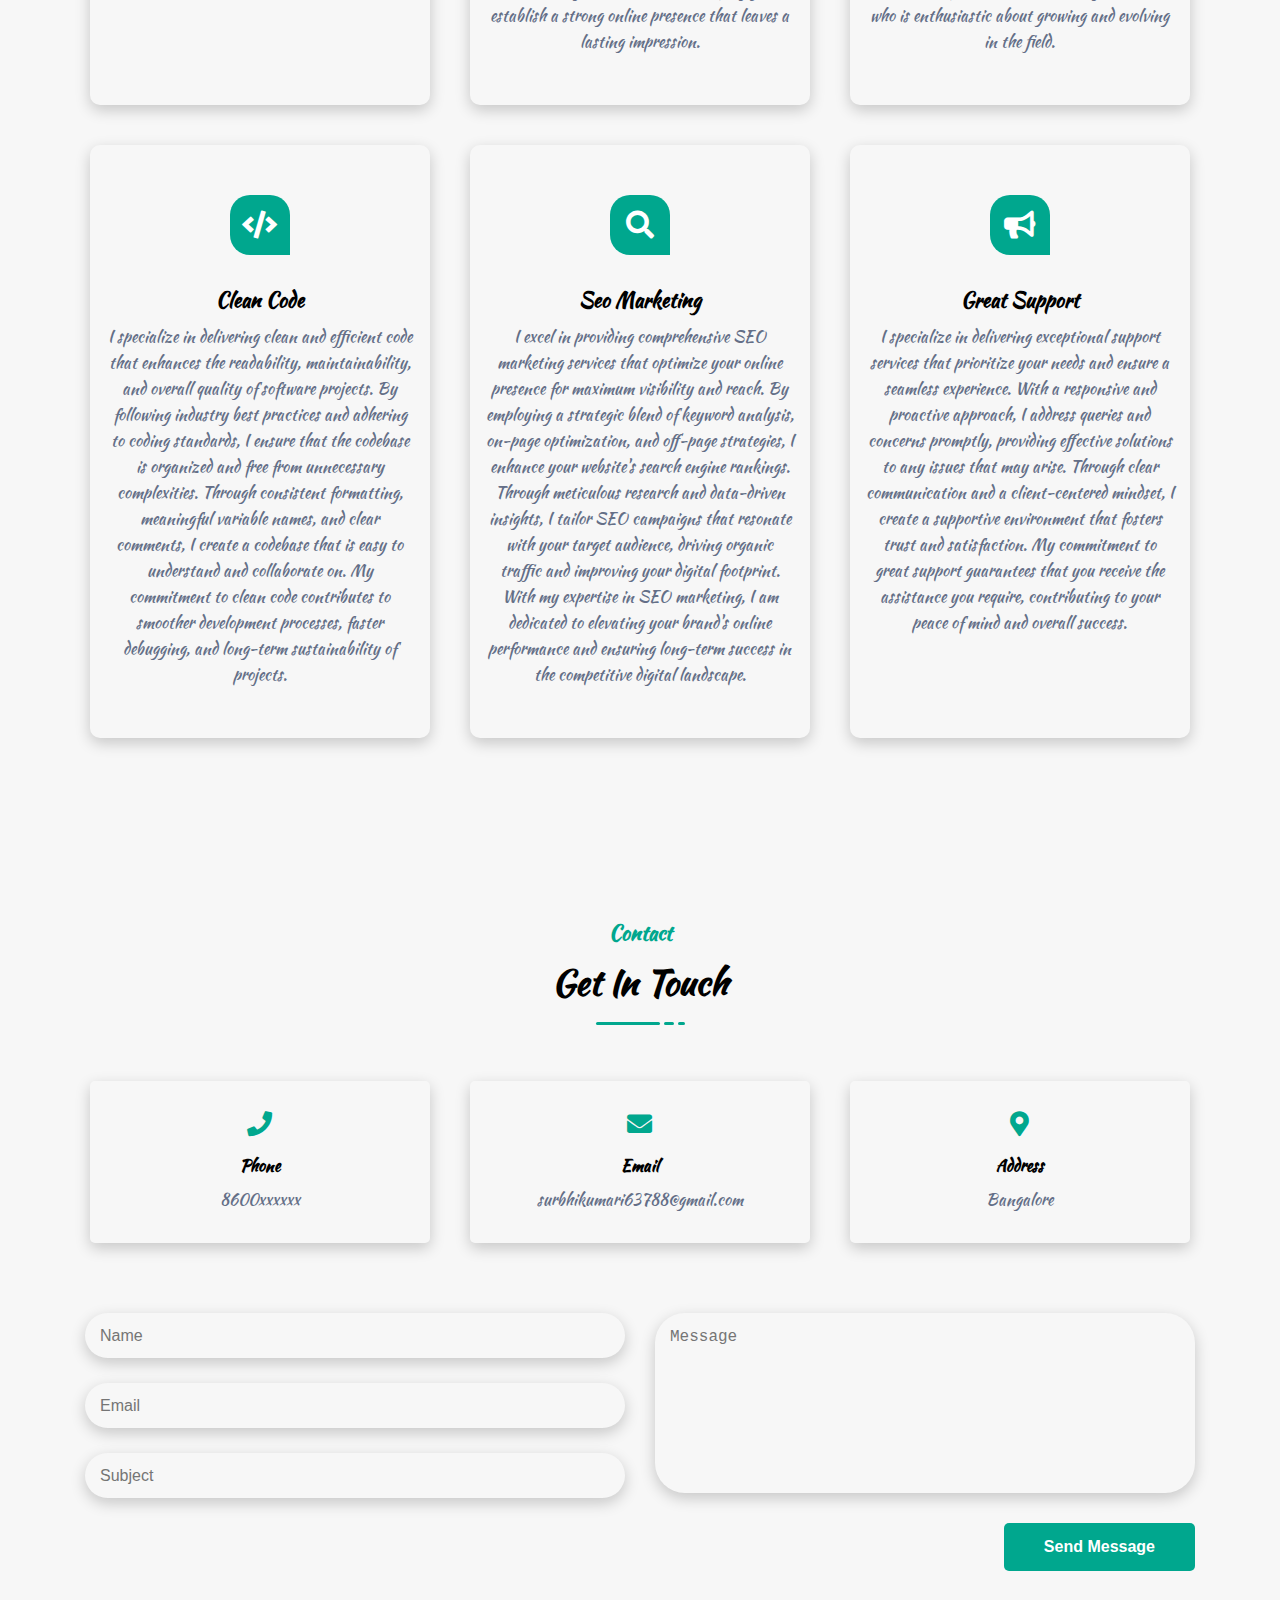
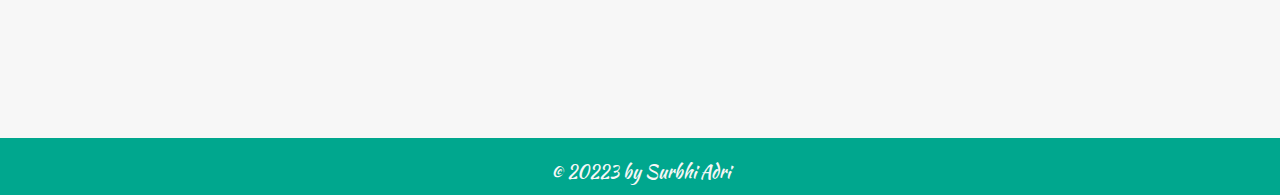
==== commit f5ad5351: "Add files via upload" ====
--- a/Portfolio/index.html
+++ b/Portfolio/index.html
@@ -1,164 +1,267 @@
 <!DOCTYPE html>
 <html lang="en">
+
 <head>
     <meta charset="UTF-8">
     <meta http-equiv="X-UA-Compatible" content="IE=edge">
     <meta name="viewport" content="width=device-width, initial-scale=1.0">
-    <title>Document</title>
+    <title>Showcasing Excellence: A Diverse Portfolio of Creative Achievements</title>
+    <link rel="shortcut icon" href="./images/favicon.ico" type="image/x-icon">
     <!--===== Font Awesome =====-->
     <link rel="stylesheet" href="https://cdnjs.cloudflare.com/ajax/libs/font-awesome/5.15.4/css/all.min.css">
     <!--===== Main CSS =====-->
     <link rel="stylesheet" href="style.css">
 </head>
+
 <body>
-      <!--===== Navbar Start =====-->
-      <nav class="navbar">
-          <div class="container">
-              <div class="row justify-content-between">
-                  <div class="logo"><a href="index.html">Fres<span>eher</span></a></div>
-                  <div class="links">
-                  <ul class="menu">
-                      <li class="nav-item"><a href="#home" class="nav-link active">Home <span></span></a></li>
-                      <li class="nav-item"><a href="#about" class="nav-link">About <span></span></a></li>
-                      <li class="nav-item"><a href="#services" class="nav-link">Services <span></span></a></li>
-                      <li class="nav-item"><a href="#contact" class="nav-link">Contact<span></span></a></li>
-                      <!-- <li class="nav-item"><a href="#pricing" class="nav-link">Pricing <span></span></a></li> -->
-                  </ul>
-                  </div>
-                  <div class="menu-btn">
-                      <i class="fas fa-bars"></i>
-                  </div>
-              </div>
-          </div>
-      </nav>
-      <!--===== Navbar End =====-->
-      <!--===== Home Section Start =====-->
-      <section class="home-section" id="home">
-          <ul class="header-social"> <!--===== Header Social =====-->
-              <li><a href="#"><i class="fab fa-facebook-f"></i></a></li>
-              <li><a href="#"><i class="fab fa-twitter"></i></a></li>
-              <li><a href="#"><i class="fab fa-instagram"></i></a></li>
-              <li><a href="#"><i class="fab fa-linkedin"></i></a></li>
-          </ul>
-          <div class="container">
-              <div class="row align-items-center">
-                  <div class="home-text">
-                      <h4>Hello</h4>
-                      <h1>Surbhi Kumari</h1>
-                      <span> Begginer level Web Developer</span>
-                      <!--<p>Lorem ipsum dolor sit amet consectetur adipisicing elit. Aspernatur,
-                           maxime possimus. Modi ipsam iste necessitatibus!</p>
-                           <a href="#" class="btn btn-1">purchase now</a>-->
-                  </div>
-                  <div class="home-image">
-                      <div class="img-box">
-                          <img src="images/surbhi.jpeg" alt="">
-                      </div>
-                  </div>
-              </div>
-          </div>
-          <div class="header-hero-shape"></div> <!--===== Hero Shape =====-->
-      </section>
-      <!--===== Home Section End =====-->
-      <!--===== About Section Start =====-->
-      <section class="about-section section-padding" id="about">
-          <div class="container">
-              <div class="row align-items-center justify-content-center">
-                  <div class="about-image">
-                      <div class="img-box">
-                          <img src="images/surbhi.jpeg" alt="">
-                          <div class="about-shape"></div>
-                      </div>
-                  </div>
-                  <div class="about-content">
-                      <div class="section-title">
-                          <h5 class="sub-title">About</h5>
-                          <h3 class="main-title">Why You Hire Me?</h3>
-                          <ul class="line">
-                              <li></li>
-                              <li></li>
-                              <li></li>
-                          </ul>
-                      </div> <!--===== Section Title =====-->
-                      <p>Consider hiring me as a fresher web developer because I bring enthusiasm, a fresh perspective, and a strong willingness to learn. Despite my limited professional experience, I am equipped with a solid foundation in web development technologies and a determination to contribute effectively. I'm open to mentorship and eager to absorb new knowledge, making me a valuable asset to your team's growth. By hiring me, you'll gain a dedicated and adaptable team member who is excited to contribute to projects and learn from experienced colleagues.</p>
-                          <div class="about-skills">
-                              <div class="skill-item">
-                                  <div class="skill-header">
-                                      <h6 class="skill-title">Web Design</h6>
-                                      <div class="skill-percentage">
-                                          <p><span class="counter">80</span>%</p>
-                                      </div>
-                                  </div>
-                                  <div class="skill-bar">
-                                      <div class="bar-inner">
-                                          <div class="bar progress-line" data-progress="80%"></div>
-                                      </div>
-                                  </div>
-                              </div> <!--===== Skill Item =====-->
-                              <div class="skill-item">
-                                <div class="skill-header">
-                                    <h6 class="skill-title">HTMl5/CSS3</h6>
-                                    <div class="skill-percentage">
-                                        <p><span class="counter">85</span>%</p>
-                                    </div>
-                                </div>
-                                <div class="skill-bar">
-                                    <div class="bar-inner">
-                                        <div class="bar progress-line" data-progress="85%"></div>
-                                    </div>
-                                </div>
-                            </div> <!--===== Skill Item =====-->
-                            <div class="skill-item">
-                                <div class="skill-header">
-                                    <h6 class="skill-title">Javascript</h6>
-                                    <div class="skill-percentage">
-                                        <p><span class="counter">50</span>%</p>
-                                    </div>
-                                </div>
-                                <div class="skill-bar">
-                                    <div class="bar-inner">
-                                        <div class="bar progress-line" data-progress="50%"></div>
-                                    </div>
-                                </div>
-                            </div> <!--===== Skill Item =====-->
-                            <div class="skill-item">
-                                <div class="skill-header">
-                                    <h6 class="skill-title">Sql</h6>
-                                    <div class="skill-percentage">
-                                        <p><span class="counter">50</span>%</p>
-                                    </div>
-                                </div>
-                                <div class="skill-bar">
-                                    <div class="bar-inner">
-                                        <div class="bar progress-line" data-progress="50%"></div>
-                                    </div>
-                                </div>
-                            </div> <!--===== Skill Item =====-->
-                            <div class="skill-item">
-                                <div class="skill-header">
-                                    <h6 class="skill-title">Power Bi</h6>
-                                    <div class="skill-percentage">
-                                        <p><span class="counter">90</span>%</p>
-                                    </div>
-                                </div>
-                                <div class="skill-bar">
-                                    <div class="bar-inner">
-                                        <div class="bar progress-line" data-progress="80%"></div>
-                                    </div>
-                                </div>
-                            </div> 
-                          </div>
-                  </div>
-              </div>
-          </div>
-      </section>
-      <!--===== About Section End =====-->
-      <!--===== Services Section Start =====-->
-      <section class="service-section section-padding" id="services">
-          <div class="container">
-              <div class="row">
+    <!--===== Navbar Start =====-->
+    <nav class="navbar">
+        <div class="container">
+            <div class="row justify-content-between">
+                <div class="logo"><a href="index.html">Fres<span>eher</span></a></div>
+                <div class="links">
+                    <ul class="menu">
+                        <li class="nav-item"><a href="#home" class="nav-link active">Home <span></span></a></li>
+                        <li class="nav-item"><a href="#about" class="nav-link">About <span></span></a></li>
+                        <li class="nav-item"><a href="#project" class="nav-link">Project<span></span></a></li>
+                        <li class="nav-item"><a href="#services" class="nav-link">Services <span></span></a></li>
+                        <li class="nav-item"><a href="#contact" class="nav-link">Contact<span></span></a></li>
+                    </ul>
+                </div>
+                <div class="menu-btn">
+                    <i class="fas fa-bars"></i>
+                </div>
+            </div>
+        </div>
+    </nav>
+    <!--===== Navbar End =====-->
+    <!--===== Home Section Start =====-->
+    <section class="home-section" id="home">
+        <ul class="header-social"> <!--===== Header Social =====-->
+            <li><a href="https://www.facebook.com"><i class="fab fa-facebook-f"></i></a></li>
+            <li><a href="https://twitter.com"><i class="fab fa-twitter"></i></a></li>
+            <li><a href="https://www.instagram.com/"><i class="fab fa-instagram"></i></a></li>
+            <li><a href="https://www.linkedin.com/"><i class="fab fa-linkedin"></i></a></li>
+        </ul>
+        <div class="container">
+            <div class="row align-items-center">
+                <div class="home-text">
+                    <h4>Hello</h4>
+                    <h1>Surbhi Kumari</h1>
+                    <span> Begineer level Web Developer</span>
+                </div>
+                <div class="home-image">
+                    <div class="img-box">
+                        <img src="images/surbhi.jpeg" alt="Profile Pic">
+                    </div>
+                </div>
+            </div>
+        </div>
+        <div class="header-hero-shape"></div> <!--===== Hero Shape =====-->
+    </section>
+    <!--===== Home Section End =====-->
+    <!--===== About Section Start =====-->
+    <section class="about-section section-padding" id="about">
+        <div class="container">
+            <div class="row align-items-center justify-content-center">
+                <div class="about-image">
+                    <div class="img-box">
+                        <img src="images/surbhi.jpeg" alt="">
+                        <div class="about-shape"></div>
+                    </div>
+                </div>
+                <div class="about-content">
+                    <div class="section-title">
+                        <h5 class="sub-title">About</h5>
+                        <h3 class="main-title">Why You Hire Me?</h3>
+                        <ul class="line">
+                            <li></li>
+                            <li></li>
+                            <li></li>
+                        </ul>
+                    </div> <!--===== Section Title =====-->
+                    <p>Consider hiring me as a fresher web developer because I bring enthusiasm, a fresh perspective,
+                        and a strong willingness to learn. Despite my limited professional experience, I am equipped
+                        with a solid foundation in web development technologies and a determination to contribute
+                        effectively. I'm open to mentorship and eager to absorb new knowledge, making me a valuable
+                        asset to your team's growth. By hiring me, you'll gain a dedicated and adaptable team member who
+                        is excited to contribute to projects and learn from experienced colleagues.</p>
+                    <div class="about-skills">
+                        <div class="skill-item">
+                            <div class="skill-header">
+                                <h6 class="skill-title">Web Design</h6>
+                                <div class="skill-percentage">
+                                    <p><span class="counter">80</span>%</p>
+                                </div>
+                            </div>
+                            <div class="skill-bar">
+                                <div class="bar-inner">
+                                    <div class="bar progress-line" data-progress="80%"></div>
+                                </div>
+                            </div>
+                        </div> <!--===== Skill Item =====-->
+                        <div class="skill-item">
+                            <div class="skill-header">
+                                <h6 class="skill-title">HTMl5/CSS3</h6>
+                                <div class="skill-percentage">
+                                    <p><span class="counter">85</span>%</p>
+                                </div>
+                            </div>
+                            <div class="skill-bar">
+                                <div class="bar-inner">
+                                    <div class="bar progress-line" data-progress="85%"></div>
+                                </div>
+                            </div>
+                        </div> <!--===== Skill Item =====-->
+                        <div class="skill-item">
+                            <div class="skill-header">
+                                <h6 class="skill-title">Javascript</h6>
+                                <div class="skill-percentage">
+                                    <p><span class="counter">50</span>%</p>
+                                </div>
+                            </div>
+                            <div class="skill-bar">
+                                <div class="bar-inner">
+                                    <div class="bar progress-line" data-progress="50%"></div>
+                                </div>
+                            </div>
+                        </div> <!--===== Skill Item =====-->
+                        <div class="skill-item">
+                            <div class="skill-header">
+                                <h6 class="skill-title">Sql</h6>
+                                <div class="skill-percentage">
+                                    <p><span class="counter">50</span>%</p>
+                                </div>
+                            </div>
+                            <div class="skill-bar">
+                                <div class="bar-inner">
+                                    <div class="bar progress-line" data-progress="50%"></div>
+                                </div>
+                            </div>
+                        </div> <!--===== Skill Item =====-->
+                        <div class="skill-item">
+                            <div class="skill-header">
+                                <h6 class="skill-title">Power Bi</h6>
+                                <div class="skill-percentage">
+                                    <p><span class="counter">90</span>%</p>
+                                </div>
+                            </div>
+                            <div class="skill-bar">
+                                <div class="bar-inner">
+                                    <div class="bar progress-line" data-progress="80%"></div>
+                                </div>
+                            </div>
+                        </div>
+                    </div>
+                </div>
+            </div>
+        </div>
+    </section>
+    <!--===== About Section End =====-->
+    <!-- Project Section Start -->
+    <section class="portfolio section-padding" id="project">
+        <div class="container">
+            <div class="row">
                 <div class="section-title text-align">
-                    <h5 class="sub-title">services</h5>
+                    <h5 class="sub-title">Portfolio</h5>
+                    <h3 class="main-title">Our Latest Work</h3>
+                    <ul class="line">
+                        <li></li>
+                        <li></li>
+                        <li></li>
+                    </ul>
+                </div>
+            </div>
+            <div class="row">
+                <div class="portfolio-filter">
+                    <button type="button" data-filter="web-design">web design</button>
+                </div>
+            </div>
+            <div class="row">
+
+
+                <div class="portfolio-item" data-category="web-design">
+                    <div class="portfolio-item-inner">
+                        <div class="portfolio-img">
+                            <img src="images/travelpic.PNG" alt="">
+                        </div>
+                        <div class="portfolio-info">
+                            <h4>Travel Page</h4>
+                            <p style="color: white;"> It's not just a website, it's an open door to discovery and
+                                exploration.</p>
+                            <div class="icon">
+                                <i class="fa fa-search"></i>
+                            </div>
+                        </div>
+                    </div>
+                </div>
+                <div class="portfolio-item" data-category="web-design">
+                    <div class="portfolio-item-inner">
+                        <div class="portfolio-img">
+                            <img src="images/Calci.PNG" alt="">
+                        </div>
+                        <div class="portfolio-info">
+                            <h4>Calculator</h4>
+                            <p style="color: white;">Using the principles of neumorphism. calculator boasts a visually
+                                pleasing interface.
+                            </p>
+                            <div class="icon">
+                                <i class="fa fa-search"></i>
+                            </div>
+                        </div>
+                    </div>
+                </div>
+                <div class="portfolio-item" data-category="web-design">
+                    <div class="portfolio-item-inner">
+                        <div class="portfolio-img">
+                            <img src="images/portfoliosc.PNG" alt="">
+                        </div>
+                        <div class="portfolio-info">
+                            <h4>Portfolio</h4>
+                            <p style="color: white;"> I've meticulously crafted this space to showcase my skills,
+                                passions, and accomplishments.
+                            </p>
+                            <div class="icon">
+                                <i class="fa fa-search"></i>
+                            </div>
+                        </div>
+                    </div>
+                </div>
+
+
+
+
+            </div>
+        </div>
+    </section>
+
+    <!-- Project Section End -->
+
+    <!-- call to action start -->
+    <section class="call-to-action section-padding">
+        <div class="container">
+            <div class="row justify-content-center">
+                <div class="col-xl-8 col-lg-9">
+                    <div class="call-action-content text-center">
+                        <h4 class="action-title">Looking for a Web Developer?</h4>
+                        <p>If you're seeking a skilled and motivated web developer to bring your ideas to life, you're
+                            in the right place. With a strong foundation in front-end and back-end technologies, I'm
+                            ready to tackle your next project.</p>
+                        <ul>
+                            <li><a href="#" class="btn btn-1" id="download-link">Download CV</a></li>
+                            <li><a href="#" class="btn btn-2"> HIRE ME</a></li>
+                        </ul>
+                    </div>
+                </div>
+            </div>
+        </div>
+    </section>
+    <!--===== Services Section Start =====-->
+    <section class="service-section section-padding" id="services">
+        <div class="container">
+            <div class="row">
+                <div class="section-title text-align">
+                    <h5 class="sub-title">Services</h5>
                     <h3 class="main-title">Services I Provide</h3>
                     <ul class="line">
                         <li></li>
@@ -166,181 +269,219 @@
                         <li></li>
                     </ul>
                 </div> <!--===== Section Title =====-->
-              </div>
-              <div class="row">
-                   <!--===== Service Item Start =====-->
-                  <div class="service-item">
-                      <div class="service-item-inner">
-                          <div class="icon">
-                              <i class="fas fa-mobile-alt"></i>
-                          </div>
-                          <h3>Responsive design</h3>
-                          <p>I specialize in providing responsive design solutions, ensuring that websites I create are fully functional and visually appealing across all devices and screen sizes. By employing adaptable layouts and flexible elements, I guarantee a seamless user experience that caters to the diverse range of devices used by visitors. With my expertise in responsive design, I make certain that your website remains accessible and engaging, regardless of the device your audience uses to access it.</p>
-                      </div>
-                  </div>
-                  <!--===== Service Item End =====-->
-                  <!--===== Service Item Start =====-->
-                   <div class="service-item">
+            </div>
+            <div class="row">
+                <!--===== Service Item Start =====-->
+                <div class="service-item">
+                    <div class="service-item-inner">
+                        <div class="icon">
+                            <i class="fas fa-mobile-alt"></i>
+                        </div>
+                        <h3>Responsive design</h3>
+                        <p>I specialize in providing responsive design solutions, ensuring that websites I create are
+                            fully functional and visually appealing across all devices and screen sizes. By employing
+                            adaptable layouts and flexible elements, I guarantee a seamless user experience that caters
+                            to the diverse range of devices used by visitors. With my expertise in responsive design, I
+                            make certain that your website remains accessible and engaging, regardless of the device
+                            your audience uses to access it.</p>
+                    </div>
+                </div>
+                <!--===== Service Item End =====-->
+                <!--===== Service Item Start =====-->
+                <div class="service-item">
                     <div class="service-item-inner">
                         <div class="icon">
                             <i class="fas fa-laptop-code"></i>
                         </div>
                         <h3>web design</h3>
-                        <p>I specialize in offering comprehensive web design services that bring your digital vision to life. With a keen eye for aesthetics and a deep understanding of user experience principles, I create visually stunning and highly functional websites. From conceptualizing the layout to selecting the right color palettes and typography, every detail is meticulously crafted to resonate with your brand's identity. By collaborating closely with you, I ensure that your website not only captures your essence but also provides a seamless and captivating experience for your visitors. With my expertise in web design, I'm dedicated to helping you establish a strong online presence that leaves a lasting impression.</p>
-                    </div>
-                </div>
-                <!--===== Service Item End =====-->
-                <!--===== Service Item Start =====-->
-                 <div class="service-item">
+                        <p>I specialize in offering comprehensive web design services that bring your digital vision to
+                            life. With a keen eye for aesthetics and a deep understanding of user experience principles,
+                            I create visually stunning and highly functional websites. From conceptualizing the layout
+                            to selecting the right color palettes and typography, every detail is meticulously crafted
+                            to resonate with your brand's identity. By collaborating closely with you, I ensure that
+                            your website not only captures your essence but also provides a seamless and captivating
+                            experience for your visitors. With my expertise in web design, I'm dedicated to helping you
+                            establish a strong online presence that leaves a lasting impression.</p>
+                    </div>
+                </div>
+                <!--===== Service Item End =====-->
+                <!--===== Service Item Start =====-->
+                <div class="service-item">
                     <div class="service-item-inner">
                         <div class="icon">
                             <i class="fas fa-palette"></i>
                         </div>
                         <h3>Graphic design</h3>
-                        <p>As a budding graphic designer, I offer a fresh and innovative perspective to the world of visual communication. Despite my limited professional experience, I bring a strong passion for creativity and a dedication to learning. With a foundation in design principles and a willingness to experiment, I'm excited to collaborate on projects that require imaginative solutions. I'm committed to listening closely to your vision and ideas, and I aim to translate them into visually appealing designs that effectively convey your message. By entrusting me with your graphic design needs, you're not only getting a committed partner but also an eager learner who is enthusiastic about growing and evolving in the field.</p>
-                    </div>
-                </div>
-                <!--===== Service Item End =====-->
-                <!--===== Service Item Start =====-->
-                 <div class="service-item">
+                        <p>As a budding graphic designer, I offer a fresh and innovative perspective to the world of
+                            visual communication. Despite my limited professional experience, I bring a strong passion
+                            for creativity and a dedication to learning. With a foundation in design principles and a
+                            willingness to experiment, I'm excited to collaborate on projects that require imaginative
+                            solutions. I'm committed to listening closely to your vision and ideas, and I aim to
+                            translate them into visually appealing designs that effectively convey your message. By
+                            entrusting me with your graphic design needs, you're not only getting a committed partner
+                            but also an eager learner who is enthusiastic about growing and evolving in the field.</p>
+                    </div>
+                </div>
+                <!--===== Service Item End =====-->
+                <!--===== Service Item Start =====-->
+                <div class="service-item">
                     <div class="service-item-inner">
                         <div class="icon">
                             <i class="fas fa-code"></i>
                         </div>
                         <h3>Clean Code</h3>
-                        <p>I specialize in delivering clean and efficient code that enhances the readability, maintainability, and overall quality of software projects. By following industry best practices and adhering to coding standards, I ensure that the codebase is organized and free from unnecessary complexities. Through consistent formatting, meaningful variable names, and clear comments, I create a codebase that is easy to understand and collaborate on. My commitment to clean code contributes to smoother development processes, faster debugging, and long-term sustainability of projects.</p>
-                    </div>
-                </div>
-                <!--===== Service Item End =====-->
-                <!--===== Service Item Start =====-->
-                 <div class="service-item">
+                        <p>I specialize in delivering clean and efficient code that enhances the readability,
+                            maintainability, and overall quality of software projects. By following industry best
+                            practices and adhering to coding standards, I ensure that the codebase is organized and free
+                            from unnecessary complexities. Through consistent formatting, meaningful variable names, and
+                            clear comments, I create a codebase that is easy to understand and collaborate on. My
+                            commitment to clean code contributes to smoother development processes, faster debugging,
+                            and long-term sustainability of projects.</p>
+                    </div>
+                </div>
+                <!--===== Service Item End =====-->
+                <!--===== Service Item Start =====-->
+                <div class="service-item">
                     <div class="service-item-inner">
                         <div class="icon">
                             <i class="fas fa-search"></i>
                         </div>
                         <h3>seo marketing</h3>
-                        <p>I excel in providing comprehensive SEO marketing services that optimize your online presence for maximum visibility and reach. By employing a strategic blend of keyword analysis, on-page optimization, and off-page strategies, I enhance your website's search engine rankings. Through meticulous research and data-driven insights, I tailor SEO campaigns that resonate with your target audience, driving organic traffic and improving your digital footprint. With my expertise in SEO marketing, I am dedicated to elevating your brand's online performance and ensuring long-term success in the competitive digital landscape.</p>
-                    </div>
-                </div>
-                <!--===== Service Item End =====-->
-                <!--===== Service Item Start =====-->
-                 <div class="service-item">
+                        <p>I excel in providing comprehensive SEO marketing services that optimize your online presence
+                            for maximum visibility and reach. By employing a strategic blend of keyword analysis,
+                            on-page optimization, and off-page strategies, I enhance your website's search engine
+                            rankings. Through meticulous research and data-driven insights, I tailor SEO campaigns that
+                            resonate with your target audience, driving organic traffic and improving your digital
+                            footprint. With my expertise in SEO marketing, I am dedicated to elevating your brand's
+                            online performance and ensuring long-term success in the competitive digital landscape.</p>
+                    </div>
+                </div>
+                <!--===== Service Item End =====-->
+                <!--===== Service Item Start =====-->
+                <div class="service-item">
                     <div class="service-item-inner">
                         <div class="icon">
                             <i class="fas fa-bullhorn"></i>
                         </div>
                         <h3>great support</h3>
-                        <p>I specialize in delivering exceptional support services that prioritize your needs and ensure a seamless experience. With a responsive and proactive approach, I address queries and concerns promptly, providing effective solutions to any issues that may arise. Through clear communication and a client-centered mindset, I create a supportive environment that fosters trust and satisfaction. My commitment to great support guarantees that you receive the assistance you require, contributing to your peace of mind and overall success.</p>
-                    </div>
-                </div>
-                <!--===== Service Item End =====-->
-              </div>
-          </div>
-      </section>
-      <!--===== Services Section End =====-->
-                                      
-      <!--===== Contact Section Start =====-->
-       <section class="contact-section section-padding" id="contact">
-           <div class="container">
+                        <p>I specialize in delivering exceptional support services that prioritize your needs and ensure
+                            a seamless experience. With a responsive and proactive approach, I address queries and
+                            concerns promptly, providing effective solutions to any issues that may arise. Through clear
+                            communication and a client-centered mindset, I create a supportive environment that fosters
+                            trust and satisfaction. My commitment to great support guarantees that you receive the
+                            assistance you require, contributing to your peace of mind and overall success.</p>
+                    </div>
+                </div>
+                <!--===== Service Item End =====-->
+            </div>
+        </div>
+    </section>
+    <!--===== Services Section End =====-->
+
+    <!--===== Contact Section Start =====-->
+    <section class="contact-section section-padding" id="contact">
+        <div class="container">
             <div class="row">
                 <div class="section-title text-align">
-                    <h5 class="sub-title">contact</h5>
-                    <h3 class="main-title">get in touch</h3>
+                    <h5 class="sub-title">Contact</h5>
+                    <h3 class="main-title">Get In Touch</h3>
                     <ul class="line">
                         <li></li>
                         <li></li>
                         <li></li>
                     </ul>
                 </div> <!--===== Section Title =====-->
-              </div>
-              <div class="row">
-                  <!--===== contact item start =====-->
-                  <div class="contact-item">
-                      <div class="contact-item-inner">
-                          <i class="fas fa-phone"></i>
-                          <span>Phone</span>
-                          <p>8600xxxxxx</p>
-                      </div>
-                  </div>
-                  <!--===== contact item end =====-->
-                  <!--===== contact item start =====-->
-                   <div class="contact-item">
+            </div>
+            <div class="row">
+                <!--===== contact item start =====-->
+                <div class="contact-item">
+                    <div class="contact-item-inner">
+                        <i class="fas fa-phone"></i>
+                        <span>Phone</span>
+                        <p>8600xxxxxx</p>
+                    </div>
+                </div>
+                <!--===== contact item end =====-->
+                <!--===== contact item start =====-->
+                <div class="contact-item">
                     <div class="contact-item-inner">
                         <i class="fas fa-envelope"></i>
                         <span>Email</span>
                         <p>surbhikumari63788@gmail.com</p>
                     </div>
                 </div>
-                 <!--===== contact item end =====-->
-                 <!--===== contact item start =====-->
-                 <div class="contact-item">
+                <!--===== contact item end =====-->
+                <!--===== contact item start =====-->
+                <div class="contact-item">
                     <div class="contact-item-inner">
                         <i class="fas fa-map-marker-alt"></i>
                         <span>Address</span>
                         <p>Bangalore</p>
                     </div>
                 </div>
-                 <!--===== contact item end =====-->
-              </div>
-                 <!--===== Contact Form =====-->
-              <div class="row">
-                  <div class="contact-form">
-                      <form action="">
-                          <div class="row">
-                              <div class="w-50">
-                                  <div class="input-group">
-                                      <input type="text" placeholder="Name" class="input-control">
-                                  </div>
-                                  <div class="input-group">
+                <!--===== contact item end =====-->
+            </div>
+            <!--===== Contact Form =====-->
+            <div class="row">
+                <div class="contact-form">
+                    <form action="">
+                        <div class="row">
+                            <div class="w-50">
+                                <div class="input-group">
+                                    <input type="text" placeholder="Name" class="input-control">
+                                </div>
+                                <div class="input-group">
                                     <input type="email" placeholder="Email" class="input-control">
                                 </div>
                                 <div class="input-group">
                                     <input type="text" placeholder="Subject" class="input-control">
                                 </div>
-                              </div>
-                              <div class="w-50">
-                                  <div class="input-group">
-                                      <textarea name="" class="input-control" placeholder="Message" id="" cols="30" rows="10"></textarea>
-                                  </div>
-                              </div>
-                          </div>
-                          <div class="row">
-                              <div class="submit-btn">
-                                  <button type="submit" class="btn-1">Send Message</button>
-                              </div>
-                          </div>
-                      </form>
-                  </div>
-              </div>
-           </div>
-       </section>
-       <!--===== Contact Section End =====-->
-       <!--===== Footer Section Start =====-->
-       <footer class="footer">
-           <div class="container">
-               <div class="row justify-content-center">
-                   <p class="copyright-text">&copy; 20223 by Surbhi Adri</p>
-               </div>
-           </div>
-       </footer>
-       <!--===== Footer Section End =====-->
-       <!--===== Lightbox Start =====-->
-      <div class="lightbox">
-          <div class="lightbox-content">
-              <div class="lightbox-close">&times;</div>
-              <img src="images/portfolio/portfolio-2.jpg" onclick="nextItem()" class="lightbox-img" alt="">
-              <div class="lightbox-caption">
-                  <div class="caption-text"></div>
-                  <div class="caption-counter"></div>
-              </div>
-          </div>
-          <div class="lightbox-controls">
-              <div class="prev-item" onclick="prevItem()"><i class="fa fa-angle-left"></i></div>
-              <div class="next-item" onclick="nextItem()"><i class="fa fa-angle-right"></i></div>
-          </div>
-      </div>
-      <!--===== Lightbox End =====-->
-      <!--===== Main JS =====-->
+                            </div>
+                            <div class="w-50">
+                                <div class="input-group">
+                                    <textarea name="" class="input-control" placeholder="Message" id="" cols="30"
+                                        rows="10"></textarea>
+                                </div>
+                            </div>
+                        </div>
+                        <div class="row">
+                            <div class="submit-btn">
+                                <button type="submit" class="btn-1">Send Message</button>
+                            </div>
+                        </div>
+                    </form>
+                </div>
+            </div>
+        </div>
+    </section>
+    <!--===== Contact Section End =====-->
+    <!--===== Footer Section Start =====-->
+    <footer class="footer">
+        <div class="container">
+            <div class="row justify-content-center">
+                <p class="copyright-text">&copy; 20223 by Surbhi Adri</p>
+            </div>
+        </div>
+    </footer>
+    <!--===== Footer Section End =====-->
+    <!--===== Lightbox Start =====-->
+    <div class="lightbox">
+        <div class="lightbox-content">
+            <div class="lightbox-close">&times;</div>
+            <img src="images/portfolio/portfolio-2.jpg" onclick="nextItem()" class="lightbox-img" alt="">
+            <div class="lightbox-caption">
+                <div class="caption-text"></div>
+                <div class="caption-counter"></div>
+            </div>
+        </div>
+        <div class="lightbox-controls">
+            <div class="prev-item" onclick="prevItem()"><i class="fa fa-angle-left"></i></div>
+            <div class="next-item" onclick="nextItem()"><i class="fa fa-angle-right"></i></div>
+        </div>
+    </div>
+    <!--===== Lightbox End =====-->
+    <!--===== Main JS =====-->
     <script src="myjs.js"></script>
 </body>
+
 </html>--- a/Portfolio/style.css
+++ b/Portfolio/style.css
@@ -1,148 +1,148 @@
 /*===== Google Fonts =====*/
 @import url('https://fonts.googleapis.com/css2?family=Kaushan+Script&display=swap');
+
 /*===== Global CSS =====*/
-html
-{
+html {
     scroll-behavior: smooth;
 }
-:root
-{
-    --main-color:#00a78e;
-    --shadow-black-100:0 5px 15px rgba(0,0,0,0.2);
-    --black-900:#000;
-    --black-400:#646f87;
-    --black-100:#f7f7f7;
-    --white:#fff;
-    --black-alpha-100:rgba(0,0,0,.05);
-}
-body
-{
+
+:root {
+    --main-color: #00a78e;
+    --shadow-black-100: 0 5px 15px rgba(0, 0, 0, 0.2);
+    --black-900: #000;
+    --black-400: #646f87;
+    --black-100: #f7f7f7;
+    --white: #fff;
+    --black-alpha-100: rgba(0, 0, 0, .05);
+}
+
+body {
     font-family: "Kaushan Script", cursive;
     font-size: 16px;
     font-weight: normal;
     overflow-x: hidden;
     background-color: var(--white);
 }
-*
-{
+
+* {
     margin: 0;
     padding: 0;
     box-sizing: border-box;
     text-decoration: none;
 }
-ul
-{
+
+ul {
     list-style: none;
 }
-img
-{
+
+img {
     vertical-align: middle;
 }
-.container
-{
+
+.container {
     max-width: 1140px;
     margin: auto;
 }
-.row
-{
+
+.row {
     display: flex;
     flex-wrap: wrap;
 }
-.justify-content-center
-{
+
+.justify-content-center {
     justify-content: center;
 }
-.justify-content-between
-{
+
+.justify-content-between {
     justify-content: space-between;
 }
-.align-items-center
-{
+
+.align-items-center {
     align-items: center;
 }
-.section-padding
-{
+
+.section-padding {
     padding: 80px 0;
 }
-.text-align
-{
+
+.text-align {
     text-align: center;
 }
-.section-title
-{
+
+.section-title {
     flex: 0 0 100%;
     max-width: 100%;
     margin-bottom: 30px;
 }
-.section-title .sub-title
-{
+
+.section-title .sub-title {
     font-size: 20px;
     font-weight: 600;
     color: var(--main-color);
 }
-.section-title .main-title
-{
+
+.section-title .main-title {
     font-size: 35px;
     font-weight: 600;
     margin-top: 10px;
 }
-.section-title .line 
-{
+
+.section-title .line {
     padding-top: 0px;
 }
-.section-title .line li
-{
+
+.section-title .line li {
     display: inline-block;
     background-color: var(--main-color);
     border-radius: 50px;
     height: 3px;
 }
-.section-title .line li:nth-of-type(1)
-{
+
+.section-title .line li:nth-of-type(1) {
     width: 64px;
 }
-.section-title .line li:nth-of-type(2)
-{
+
+.section-title .line li:nth-of-type(2) {
     width: 10px;
 }
-.section-title .line li:nth-of-type(3)
-{
+
+.section-title .line li:nth-of-type(3) {
     width: 7px;
 }
+
 /*===== Navbar =====*/
-.navbar
-{
+.navbar {
     position: fixed;
     z-index: 999;
     width: 100%;
     padding: 25px;
     transition: all 0.5s ease;
 }
-.navbar.sticky
-{
+
+.navbar.sticky {
     padding: 12px 25px;
     background-color: var(--white);
     box-shadow: var(--shadow-black-100);
 }
-.navbar .logo a
-{
+
+.navbar .logo a {
     font-size: 24px;
     color: var(--black-900);
     font-weight: 600;
     text-transform: capitalize;
 }
-.navbar .logo a span
-{
-    color: var(--main-color);
-}
-.navbar .menu .nav-item
-{
+
+.navbar .logo a span {
+    color: var(--main-color);
+}
+
+.navbar .menu .nav-item {
     display: inline-block;
     position: relative;
     margin-left: 36px;
 }
-.navbar .menu .nav-item .nav-link
-{
+
+.navbar .menu .nav-item .nav-link {
     color: var(--white);
     font-size: 16px;
     font-weight: 600;
@@ -150,12 +150,12 @@
     text-transform: capitalize;
     padding: 10px 0;
 }
-.navbar.sticky .menu .nav-item .nav-link
-{
-    color: var(--main-color);
-}
-.navbar .nav-item .nav-link span
-{
+
+.navbar.sticky .menu .nav-item .nav-link {
+    color: var(--main-color);
+}
+
+.navbar .nav-item .nav-link span {
     width: 0;
     height: 2px;
     background-color: var(--white);
@@ -167,8 +167,8 @@
     visibility: hidden;
     transition: all 0.3s ease-out 0s;
 }
-.navbar .nav-item .nav-link span::before
-{
+
+.navbar .nav-item .nav-link span::before {
     position: absolute;
     content: '';
     width: 0;
@@ -176,8 +176,8 @@
     background-color: var(--white);
     left: 110%;
 }
-.navbar .nav-item .nav-link span::after
-{
+
+.navbar .nav-item .nav-link span::after {
     position: absolute;
     content: '';
     width: 0;
@@ -185,26 +185,31 @@
     background-color: var(--white);
     left: 140%;
 }
-.navbar.sticky .nav-item a span,.navbar.sticky .nav-item a span::before,.navbar.sticky .nav-item a span::after
-{
-    background-color:var(--main-color);
-}
-.navbar .nav-item > .nav-link.active span,.navbar .nav-item:hover > .nav-link span
-{
+
+.navbar.sticky .nav-item a span,
+.navbar.sticky .nav-item a span::before,
+.navbar.sticky .nav-item a span::after {
+    background-color: var(--main-color);
+}
+
+.navbar .nav-item>.nav-link.active span,
+.navbar .nav-item:hover>.nav-link span {
     opacity: 1;
     visibility: visible;
     width: 60%;
 }
-.navbar .nav-item > .nav-link.active span::before,.navbar .nav-item:hover > .nav-link span::before
-{
+
+.navbar .nav-item>.nav-link.active span::before,
+.navbar .nav-item:hover>.nav-link span::before {
     width: 20%;
 }
-.navbar .nav-item > .nav-link.active span::after,.navbar .nav-item:hover > .nav-link span::after
-{
+
+.navbar .nav-item>.nav-link.active span::after,
+.navbar .nav-item:hover>.nav-link span::after {
     width: 15%;
 }
-.menu-btn
-{
+
+.menu-btn {
     background-color: var(--main-color);
     height: 34px;
     width: 44px;
@@ -217,65 +222,65 @@
     font-size: 17px;
     display: none;
 }
-.navbar.sticky .menu-btn
-{
+
+.navbar.sticky .menu-btn {
     color: var(--main-color);
     background-color: var(--white);
 }
+
 /*===== Home =====*/
-.home-section
-{
+.home-section {
     position: relative;
     background-color: var(--black-100);
     z-index: 1;
     overflow-x: hidden;
     padding-top: 80px;
 }
-.header-social
-{
+
+.header-social {
     position: absolute;
     top: 53%;
     left: 50px;
     transform: translateY(-53%);
-    border: 1px solid rgba(0,167,142,0.21);
+    border: 1px solid rgba(0, 167, 142, 0.21);
     border-radius: 50px;
 }
-.header-social li a 
-{
+
+.header-social li a {
     font-size: 18px;
     display: block;
     text-align: center;
     padding: 20px 15px;
-    color: rgba(100,111,135,0.58);
+    color: rgba(100, 111, 135, 0.58);
     transition: all 0.3s ease-out 0s;
 }
-.header-social li a:hover
-{
-    color: var(--main-color);
-}
+
+.header-social li a:hover {
+    color: var(--main-color);
+}
+
 .home-section .home-text,
-.home-section .home-image
-{
+.home-section .home-image {
     flex: 0 0 50%;
     max-width: 50%;
     padding: 0 25px;
 }
-.home-section .home-text h4
-{
+
+.home-section .home-text h4 {
     font-size: 30px;
     font-weight: 600;
     letter-spacing: 4px;
     color: var(--main-color);
 }
-.home-section .home-text h1
-{
+
+.home-section .home-text h1 {
     font-size: 50px;
     font-weight: 700;
     margin-top: 15px;
     color: var(--black-900);
 }
-.home-section .home-text span
-{
+
+.home-section .home-text span {
     font-size: 18px;
     line-height: 28px;
     color: var(--black-900);
@@ -283,34 +288,34 @@
     display: block;
     margin-top: 15px;
 }
-.home-section .home-text p
-{
+
+.home-section .home-text p {
     font-size: 16px;
     color: var(--black-400);
     font-weight: 24px;
     margin-top: 15px;
 }
-.home-section .home-text .btn 
-{
+
+.home-section .home-text .btn {
     display: inline-block;
     margin-top: 15px;
 }
-.home-section .home-image .img-box img
-{
+
+.home-section .home-image .img-box img {
     position: relative;
     width: 100%;
     z-index: 789;
 }
-.header-hero-shape
-{
+
+.header-hero-shape {
     position: absolute;
     top: 0;
     right: 0;
     width: 50%;
     height: 100%;
 }
-.header-hero-shape::before
-{
+
+.header-hero-shape::before {
     position: absolute;
     content: '';
     width: 1000%;
@@ -320,26 +325,26 @@
     top: 0;
     left: 0;
 }
+
 /*===== About =====*/
 .about-section .about-image,
-.about-section .about-content
-{
+.about-section .about-content {
     flex: 0 0 50%;
     max-width: 50%;
     padding: 20px;
 }
-.about-section .about-image .img-box
-{
+
+.about-section .about-image .img-box {
     position: relative;
 }
-.about-section .about-image .img-box img
-{
+
+.about-section .about-image .img-box img {
     max-width: 100%;
     width: 100%;
     z-index: 8;
 }
-.about-section .about-image .img-box .about-shape
-{
+
+.about-section .about-image .img-box .about-shape {
     width: 404px;
     height: 525px;
     border-left: 15px solid var(--main-color);
@@ -349,8 +354,8 @@
     left: 0;
     z-index: -1;
 }
-.about-section .about-image .img-box .about-shape::before
-{
+
+.about-section .about-image .img-box .about-shape::before {
     position: absolute;
     content: '';
     width: 15px;
@@ -359,8 +364,8 @@
     bottom: 0;
     right: 0;
 }
-.about-section .about-image .img-box .about-shape::after
-{
+
+.about-section .about-image .img-box .about-shape::after {
     position: absolute;
     content: '';
     width: 104%;
@@ -371,45 +376,45 @@
     transform: rotate(11deg);
     border-top-left-radius: 20px;
 }
-.about-section .about-content p
-{
+
+.about-section .about-content p {
     text-align: justify;
 }
-.skill-item .skill-header
-{
+
+.skill-item .skill-header {
     position: relative;
 }
-.skill-item .skill-header .skill-title
-{
+
+.skill-item .skill-header .skill-title {
     font-size: 14px;
     font-weight: 500;
     margin-top: 15px;
 }
-.skill-item .skill-header .skill-percentage
-{
+
+.skill-item .skill-header .skill-percentage {
     position: absolute;
     top: -3px;
     right: 0;
 }
-.skill-item .skill-header .skill-percentage p
-{
+
+.skill-item .skill-header .skill-percentage p {
     font-size: 14px;
     font-weight: 400;
 }
-.skill-item .skill-bar
-{
+
+.skill-item .skill-bar {
     margin-top: 15px;
 }
-.skill-item .skill-bar .bar-inner
-{
+
+.skill-item .skill-bar .bar-inner {
     width: 100%;
     height: 9px;
     border-radius: 5px;
-    background-color: rgba(33,243,26,0.11);
+    background-color: rgba(33, 243, 26, 0.11);
     position: relative;
 }
-.skill-item .skill-bar .bar-inner .progress-line
-{
+
+.skill-item .skill-bar .bar-inner .progress-line {
     position: absolute;
     top: 0;
     left: 0;
@@ -417,10 +422,10 @@
     border-radius: 5px;
     background-color: var(--main-color);
     width: 0%;
-    transition:all 2s ease-out;
-}
-.skill-item .skill-bar .bar-inner .progress-line::before
-{
+    transition: all 2s ease-out;
+}
+
+.skill-item .skill-bar .bar-inner .progress-line::before {
     position: absolute;
     content: '';
     width: 7px;
@@ -430,22 +435,22 @@
     top: -7px;
     right: 0;
 }
+
 /*===== Services =====*/
-.service-section
-{
+.service-section {
     min-height: 100vh;
     background-color: var(--black-100);
 }
-.service-section .service-item
-{
+
+.service-section .service-item {
     flex: 0 0 33.33%;
     max-width: 33.33%;
     padding: 20px;
     display: flex;
     flex-wrap: wrap;
 }
-.service-section .service-item-inner
-{
+
+.service-section .service-item-inner {
     box-shadow: var(--shadow-black-100);
     padding: 50px 15px;
     border-radius: 10px;
@@ -453,12 +458,12 @@
     text-align: center;
     transition: all 0.3s ease;
 }
-.service-section .service-item-inner:hover
-{
-    background-color: var(--main-color);
-}
-.service-section .service-item-inner .icon 
-{
+
+.service-section .service-item-inner:hover {
+    background-color: var(--main-color);
+}
+
+.service-section .service-item-inner .icon {
     height: 60px;
     width: 60px;
     background-color: var(--main-color);
@@ -472,18 +477,18 @@
     z-index: 1;
     transition: all 0.3s ease;
 }
-.service-section .service-item-inner:hover .icon
-{
+
+.service-section .service-item-inner:hover .icon {
     background-color: var(--white);
     color: var(--main-color);
     font-size: 24px;
 }
-.service-section .service-item-inner .icon i
-{
+
+.service-section .service-item-inner .icon i {
     line-height: 60px;
 }
-.service-section .service-item-inner h3
-{
+
+.service-section .service-item-inner h3 {
     font-size: 20px;
     font-weight: 600;
     color: var(--black-900);
@@ -491,32 +496,32 @@
     text-transform: capitalize;
     transition: all 0.3s ease;
 }
-.service-section .service-item-inner:hover h3
-{
-    color: var(--white);
-}
-.service-section .service-item-inner p
-{
+
+.service-section .service-item-inner:hover h3 {
+    color: var(--white);
+}
+
+.service-section .service-item-inner p {
     font-size: 16px;
     color: var(--black-400);
     margin: 0;
     line-height: 26px;
     transition: all 0.3s ease;
 }
-.service-section .service-item-inner:hover p
-{
+
+.service-section .service-item-inner:hover p {
     color: var(--black-100);
 }
+
 /*===== portfolio =====*/
-.portfolio .portfolio-filter
-{
+.portfolio .portfolio-filter {
     flex: 0 0 100%;
     max-width: 100%;
     padding: 20px;
     text-align: center;
 }
-.portfolio .portfolio-filter button
-{
+
+.portfolio .portfolio-filter button {
     text-transform: uppercase;
     margin-top: -20px;
     outline: none;
@@ -531,48 +536,47 @@
     margin-bottom: 20px;
     transition: all 0.3s ease;
 }
-.portfolio .portfolio-filter button:last-child
-{
+
+.portfolio .portfolio-filter button:last-child {
     margin-right: 0;
 }
+
 .portfolio .portfolio-filter button:hover,
-.portfolio .portfolio-filter button.active 
-{
-    color: var(--white);
-    background-color: var(--main-color);
-}
-.portfolio .portfolio-item
-{
+.portfolio .portfolio-filter button.active {
+    color: var(--white);
+    background-color: var(--main-color);
+}
+
+.portfolio .portfolio-item {
     flex: 0 0 33.33%;
     max-width: 33.33%;
     padding: 20px;
     display: flex;
     flex-wrap: wrap;
 }
-.portfolio .portfolio-item.hide 
-{
+
+.portfolio .portfolio-item.hide {
     display: none;
 }
-.portfolio .portfolio-item.show
-{
+
+.portfolio .portfolio-item.show {
     display: block;
-    animation:  showItem 0.5s ease;
-}
-@keyframes showItem
-{
-    0%
-    {
+    animation: showItem 0.5s ease;
+}
+
+@keyframes showItem {
+    0% {
         transform: scale(0.8);
         opacity: 0;
     }
-    100%
-    {
+
+    100% {
         transform: scale(1);
         opacity: 1;
     }
 }
-.portfolio .portfolio-item-inner
-{
+
+.portfolio .portfolio-item-inner {
     width: 100%;
     overflow: hidden;
     border-radius: 10px;
@@ -580,17 +584,17 @@
     cursor: pointer;
     position: relative;
 }
-.portfolio .portfolio-item-inner .portfolio-img img
-{
+
+.portfolio .portfolio-item-inner .portfolio-img img {
     width: 100%;
     display: block;
 }
-.portfolio .portfolio-item .portfolio-info
-{
+
+.portfolio .portfolio-item .portfolio-info {
     position: absolute;
     left: 0;
     top: 0;
-    background-color: rgba(0,0,0,0.8);
+    background-color: rgba(0, 0, 0, 0.8);
     z-index: 1;
     height: 100%;
     width: 100%;
@@ -598,12 +602,12 @@
     opacity: 0;
     transition: all 0.3s ease;
 }
-.portfolio .portfolio-item:hover .portfolio-info
-{
+
+.portfolio .portfolio-item:hover .portfolio-info {
     opacity: 1;
 }
-.portfolio .portfolio-item .portfolio-info h4
-{
+
+.portfolio .portfolio-item .portfolio-info h4 {
     font-size: 18px;
     font-weight: 700;
     color: var(--main-color);
@@ -612,13 +616,13 @@
     transition: all 0.3s ease;
     opacity: 0;
 }
-.portfolio .portfolio-item:hover .portfolio-info h4
-{
+
+.portfolio .portfolio-item:hover .portfolio-info h4 {
     transform: translateX(0px);
     opacity: 1;
 }
-.portfolio .portfolio-item .portfolio-info .icon
-{
+
+.portfolio .portfolio-item .portfolio-info .icon {
     height: 40px;
     width: 40px;
     color: var(--white);
@@ -632,24 +636,24 @@
     transition: all 0.3s ease;
     opacity: 0;
 }
-.portfolio .portfolio-item:hover .portfolio-info .icon
-{
+
+.portfolio .portfolio-item:hover .portfolio-info .icon {
     transform: translateX(0px);
     opacity: 1;
 }
-.portfolio .portfolio-item .portfolio-info .icon .fa 
-{
+
+.portfolio .portfolio-item .portfolio-info .icon .fa {
     line-height: 40px;
 }
+
 /*===== Lightbox =====*/
-.lightbox
-{
+.lightbox {
     position: fixed;
     left: 0;
     top: 0;
     width: 100%;
     height: 100%;
-    background-color: rgba(0,0,0,0.6);
+    background-color: rgba(0, 0, 0, 0.6);
     z-index: 1000;
     display: none;
     justify-content: center;
@@ -657,12 +661,12 @@
     cursor: zoom-out;
     padding: 30px;
 }
-.lightbox.open 
-{
+
+.lightbox.open {
     display: flex;
 }
-.lightbox .lightbox-content img
-{
+
+.lightbox .lightbox-content img {
     height: auto;
     width: auto;
     max-width: 100%;
@@ -671,27 +675,26 @@
     display: block;
     padding: 40px 0 30px;
 }
-.lightbox .lightbox-content
-{
+
+.lightbox .lightbox-content {
     position: relative;
 }
-.lightbox.open .lightbox-content
-{
-    animation:  lightboxImage .5s ease;
-}
-@keyframes lightboxImage
-{
-    0%
-    {
+
+.lightbox.open .lightbox-content {
+    animation: lightboxImage .5s ease;
+}
+
+@keyframes lightboxImage {
+    0% {
         transform: scale(0.8);
     }
-    100%
-    {
+
+    100% {
         transform: scale(1);
     }
 }
-.lightbox .lightbox-content .lightbox-close
-{
+
+.lightbox .lightbox-content .lightbox-close {
     position: absolute;
     height: 40px;
     width: 40px;
@@ -702,8 +705,8 @@
     line-height: 40px;
     text-align: right;
 }
-.lightbox .lightbox-content .lightbox-caption
-{
+
+.lightbox .lightbox-content .lightbox-caption {
     position: absolute;
     left: 0;
     bottom: 0;
@@ -715,9 +718,9 @@
     font-weight: 400;
     z-index: -1;
 }
+
 .lightbox .lightbox-controls .prev-item,
-.lightbox .lightbox-controls .next-item
-{
+.lightbox .lightbox-controls .next-item {
     position: absolute;
     height: 40px;
     width: 40px;
@@ -732,61 +735,60 @@
 }
 
 .lightbox .lightbox-controls .next-item:hover,
-.lightbox .lightbox-controls .prev-item:hover
-{
+.lightbox .lightbox-controls .prev-item:hover {
     transform: scale(1.1);
 }
+
 .lightbox .lightbox-controls .next-item:active,
-.lightbox .lightbox-controls .prev-item:active
-{
+.lightbox .lightbox-controls .prev-item:active {
     transform: scale(1);
 }
-.lightbox .lightbox-controls .prev-item
-{
+
+.lightbox .lightbox-controls .prev-item {
     left: 30px;
 }
-.lightbox .lightbox-controls .next-item
-{
+
+.lightbox .lightbox-controls .next-item {
     right: 30px;
 }
+
 .lightbox .lightbox-controls .next-item .fa,
-.lightbox .lightbox-controls .prev-item .fa
-{
+.lightbox .lightbox-controls .prev-item .fa {
     font-size: 32px;
     line-height: 40px;
 }
+
 /*===== pricing =====*/
-.pricing-item
-{
+.pricing-item {
     flex: 0 0 33.33%;
     max-width: 33.33%;
     padding: 20px;
     display: flex;
     flex-wrap: wrap;
 }
-.pricing-plan
-{
+
+.pricing-plan {
     box-shadow: var(--shadow-black-100);
     border-radius: 10px;
     overflow: hidden;
     width: 100%;
 }
-.pricing-plan .pricing-header
-{
+
+.pricing-plan .pricing-header {
     padding: 20px 30px;
     border-bottom: 1px solid var(--black-100);
     position: relative;
 }
-.pricing-plan .pricing-header h3
-{
+
+.pricing-plan .pricing-header h3 {
     font-size: 30px;
     color: var(--black-900);
     font-weight: 500;
     text-transform: capitalize;
     margin: 0;
 }
-.best-value
-{
+
+.best-value {
     position: absolute;
     right: -35%;
     top: 50%;
@@ -799,28 +801,28 @@
     text-align: center;
     padding: 10px 0;
 }
-.pricing-plan .pricing-price
-{
+
+.pricing-plan .pricing-price {
     padding: 40px 30px;
     display: flex;
     line-height: 0.7;
 }
-.pricing-plan .pricing-price .currency
-{
+
+.pricing-plan .pricing-price .currency {
     font-size: 16px;
     font-weight: 300;
     color: var(--black-400);
     margin-right: 5px;
     align-self: flex-start;
 }
-.pricing-plan .pricing-price .price 
-{
+
+.pricing-plan .pricing-price .price {
     font-size: 80px;
     font-weight: 700;
     color: var(--main-color);
 }
-.pricing-plan .pricing-price .period
-{
+
+.pricing-plan .pricing-price .period {
     font-size: 14px;
     font-weight: 300;
     color: var(--black-400);
@@ -828,12 +830,12 @@
     align-self: flex-end;
     text-transform: uppercase;
 }
-.pricing-plan .pricing-body
-{
+
+.pricing-plan .pricing-body {
     padding: 0 30px;
 }
-.pricing-plan .pricing-body ul li
-{
+
+.pricing-plan .pricing-body ul li {
     font-size: 16px;
     font-weight: 300;
     color: var(--black-400);
@@ -842,51 +844,51 @@
     line-height: 26px;
     position: relative;
 }
-.pricing-plan .pricing-body ul li:last-child
-{
+
+.pricing-plan .pricing-body ul li:last-child {
     border-bottom: none;
 }
-.pricing-plan .pricing-body ul li i
-{
+
+.pricing-plan .pricing-body ul li i {
     color: var(--main-color);
     position: absolute;
     left: 0;
     top: 12px;
 }
-.pricing-plan .pricing-footer
-{
+
+.pricing-plan .pricing-footer {
     padding: 40px;
     text-align: center;
 }
+
 /*===== contact =====*/
-.contact-section
-{
+.contact-section {
     min-height: 100vh;
     background-color: var(--black-100);
 }
-.contact-section .contact-item
-{
+
+.contact-section .contact-item {
     flex: 0 0 33.33%;
     max-width: 33.33%;
     padding: 20px;
     display: flex;
     flex-wrap: wrap;
 }
-.contact-section .contact-item-inner
-{
+
+.contact-section .contact-item-inner {
     padding: 30px 15px;
     text-align: center;
     box-shadow: var(--shadow-black-100);
     border-radius: 5px;
     width: 100%;
 }
-.contact-section .contact-item-inner i
-{
+
+.contact-section .contact-item-inner i {
     font-size: 25px;
     color: var(--main-color);
 }
-.contact-section .contact-item-inner span
-{
+
+.contact-section .contact-item-inner span {
     display: block;
     font-size: 16px;
     font-weight: 600;
@@ -894,34 +896,34 @@
     margin: 15px 0 10px;
     text-transform: capitalize;
 }
-.contact-section .contact-item-inner p
-{
+
+.contact-section .contact-item-inner p {
     font-size: 16px;
     color: var(--black-400);
     line-height: 26px;
     margin: 0;
 }
-.contact-section .contact-form
-{
+
+.contact-section .contact-form {
     flex: 0 0 100%;
     max-width: 100%;
     margin-top: 50px;
 }
-.contact-section .w-50
-{
+
+.contact-section .w-50 {
     padding: 0 15px;
     flex: 0 0 50%;
     max-width: 50%;
 }
-.contact-section .input-group
-{
+
+.contact-section .input-group {
     margin: 0 0 25px;
     border-radius: 30px;
     background-color: var(--black-100);
     box-shadow: var(--shadow-black-100);
 }
-.contact-section .input-group .input-control
-{
+
+.contact-section .input-group .input-control {
     height: 45px;
     display: block;
     width: 100%;
@@ -934,55 +936,88 @@
     transition: all 0.3s ease;
     color: var(--black-400);
 }
-.contact-section .input-group textarea.input-control
-{
+
+.contact-section .input-group textarea.input-control {
     height: 180px;
     padding-top: 15px;
     resize: none;
 }
-.contact-section .input-group .input-control:focus
-{
+
+.contact-section .input-group .input-control:focus {
     border: 1px solid var(--main-color);
 }
-.contact-section .submit-btn
-{
+
+.contact-section .submit-btn {
     flex: 0 0 100%;
     max-width: 100%;
     text-align: right;
     padding: 0 15px;
 }
+
+.btn-1 {
+    background-color: var(--main-color);
+    padding: 15px 40px;
+    border: none;
+    color: var(--white);
+    border-radius: 5px;
+    font-size: 16px;
+    text-transform: capitalize;
+    font-weight: 600;
+    transition: all 0.3s ease-out;
+}
+
+.btn-1:hover {
+    color: var(--white);
+    background-color: rgba(0, 167, 142, 0.7);
+}
+
+.btn-2 {
+    background-color: var(--white);
+    padding: 15px 40px;
+    border: none;
+    color: var(--main-color);
+    border-radius: 5px;
+    font-size: 16px;
+    text-transform: capitalize;
+    font-weight: 600;
+    border: 1px solid var(--main-color);
+    transition: all 0.3s ease-out;
+}
+
+.btn-2:hover {
+    color: var(--white);
+    background-color: var(--main-color);
+    border: none;
+}
+
 /*footer*/
-footer
-{
-    background-color: var(--main-color);
-}
-footer .copyright-text
-{
+footer {
+    background-color: var(--main-color);
+}
+
+footer .copyright-text {
     padding: 10px 0;
     font-size: 18px;
     color: var(--black-100);
     font-weight: 300;
     margin: 10px 0 0;
 }
+
 /*Responsive*/
-@media  (min-width:1300px) and (max-width:1399px)
-{
-    .header-social
-    {
+@media (min-width:1300px) and (max-width:1399px) {
+    .header-social {
         left: 10px;
     }
 }
-@media  (max-width:1300px)
-{
-    .header-social
-    {
+
+@media (max-width:1300px) {
+    .header-social {
         display: none;
     }
 }
-@media(max-width: 991px)
-{
-    .navbar .menu
-    {
+
+@media(max-width: 991px) {
+    .navbar .menu {
         position: fixed;
         left: -100%;
         top: 80px;
@@ -991,94 +1026,141 @@
         width: 100%;
         text-align: center;
         transition: all 0.5s ease;
-        box-shadow: 0 10px 27px rgba(0,0,0,.05);
-    }
-    .navbar .menu.active 
-    {
+        box-shadow: 0 10px 27px rgba(0, 0, 0, .05);
+    }
+
+    .navbar .menu.active {
         left: 0;
     }
-    .navbar.sticky .menu
-    {
+
+    .navbar.sticky .menu {
         background-color: var(--white);
         top: 65px;
     }
-    .navbar .menu .nav-item
-    {
+
+    .navbar .menu .nav-item {
         display: block;
         margin: 6px 0;
     }
-    .navbar.sticky .menu .nav-item .nav-link
-    {
+
+    .navbar.sticky .menu .nav-item .nav-link {
         color: var(--main-color);
     }
-    .navbar .nav-item .nav-link span 
-    {
+
+    .navbar .nav-item .nav-link span {
         display: none;
     }
-    .navbar .menu-btn
-    {
+
+    .navbar .menu-btn {
         display: block;
         z-index: 999;
     }
-    .header-social
-    {
+
+    .header-social {
         display: block;
         left: 90%;
     }
-    .header-hero-shape
-    {
+
+    .header-hero-shape {
         display: none;
     }
+
     .home-section .home-image,
-    .home-section .home-text
-    {
+    .home-section .home-text {
         flex: 0 0 100%;
         max-width: 100%;
     }
-    .home-section .home-image
-    {
+
+    .home-section .home-image {
         display: flex;
         justify-content: center;
     }
-    .home-image .img-box
-    {
+
+    .home-image .img-box {
         margin-top: 30px;
     }
-    .about-section .about-image
-    {
+
+    .about-section .about-image {
         display: none;
     }
-    .about-section .about-content
-    {
+
+    .about-section .about-content {
         flex: 0 0 75%;
         max-width: 75%;
     }
-    .about-section .about-content .section-title
-    {
+
+    .about-section .about-content .section-title {
         text-align: center;
     }
+
     .pricing .pricing-item,
     .portfolio .portfolio-item,
-    .service-section .service-item
-    {
+    .service-section .service-item {
         flex: 0 0 50%;
         max-width: 50%;
     }
 }
-@media(max-width: 767px)
-{
-    .header-social
-    {
+
+@media(max-width: 767px) {
+    .home-image .img-box {
+        width: 80%;
+    }
+
+    .header-social {
         left: 85%;
-    }
+        top: 75%;
+    }
+
     .service-section .service-item,
     .portfolio .portfolio-item,
     .pricing .pricing-item,
     .contact-section .contact-item,
     .contact-section .w-50,
-    .about-section .about-content
-    {
+    .about-section .about-content {
         flex: 0 0 100%;
         max-width: 100%;
     }
+}
+
+/* call to action */
+.call-to-action {
+    background: url("./images/surbhi.jpeg");
+    background-position: center top;
+    background-attachment: fixed;
+    background-repeat: no-repeat;
+    position: relative;
+    z-index: 1;
+}
+
+.call-to-action::before {
+    content: "";
+    position: absolute;
+    left: 0;
+    top: 0;
+    width: 100%;
+    height: 100%;
+    z-index: -1;
+    background-color: var(--main-color);
+    opacity: 0.8;
+}
+
+.call-action-content .action-title {
+    font-size: 45px;
+    font-weight: 700;
+    color: var(--white);
+    padding-bottom: 30px;
+}
+
+.call-action-content p {
+    color: var(--white);
+    padding-bottom: 25px;
+}
+
+.call-action-content ul li {
+    display: inline-block;
+    margin: 10px 15px 0;
+}
+
+.section-padding {
+    padding: 80px 0;
 }